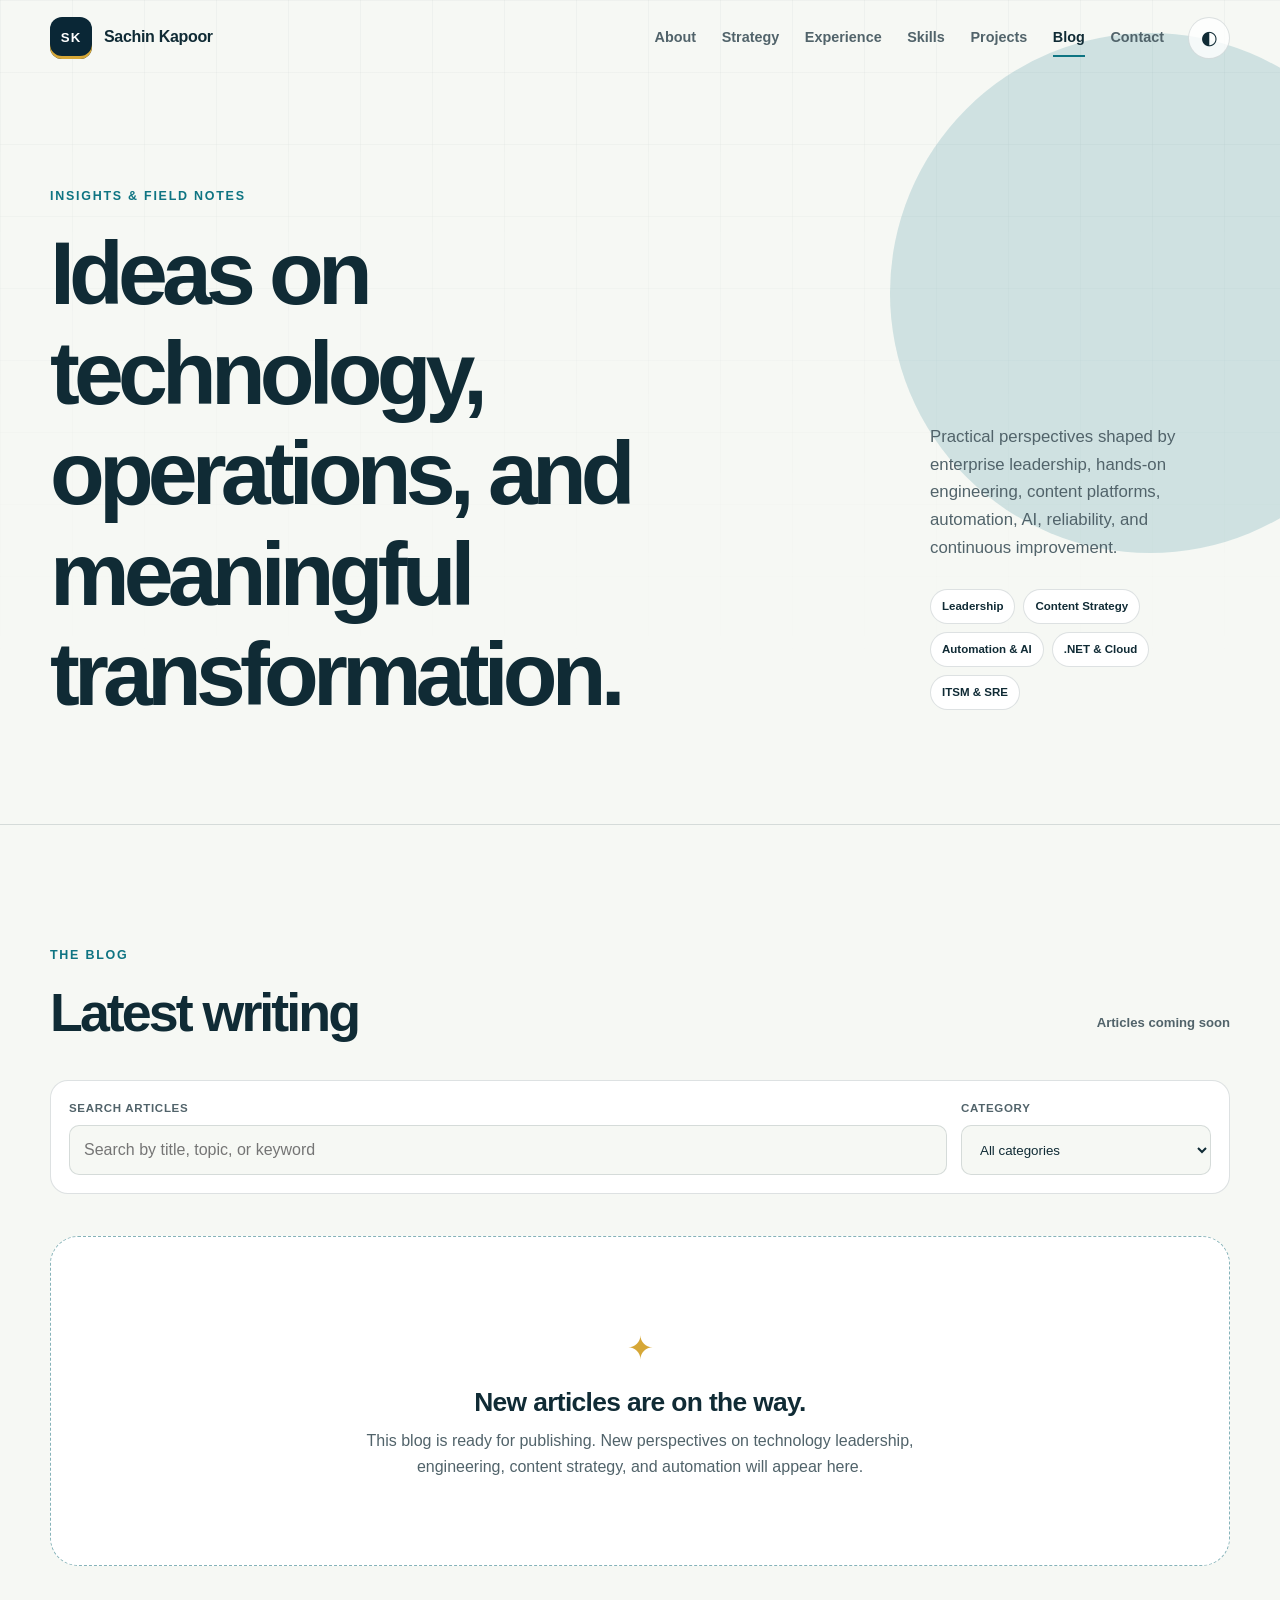
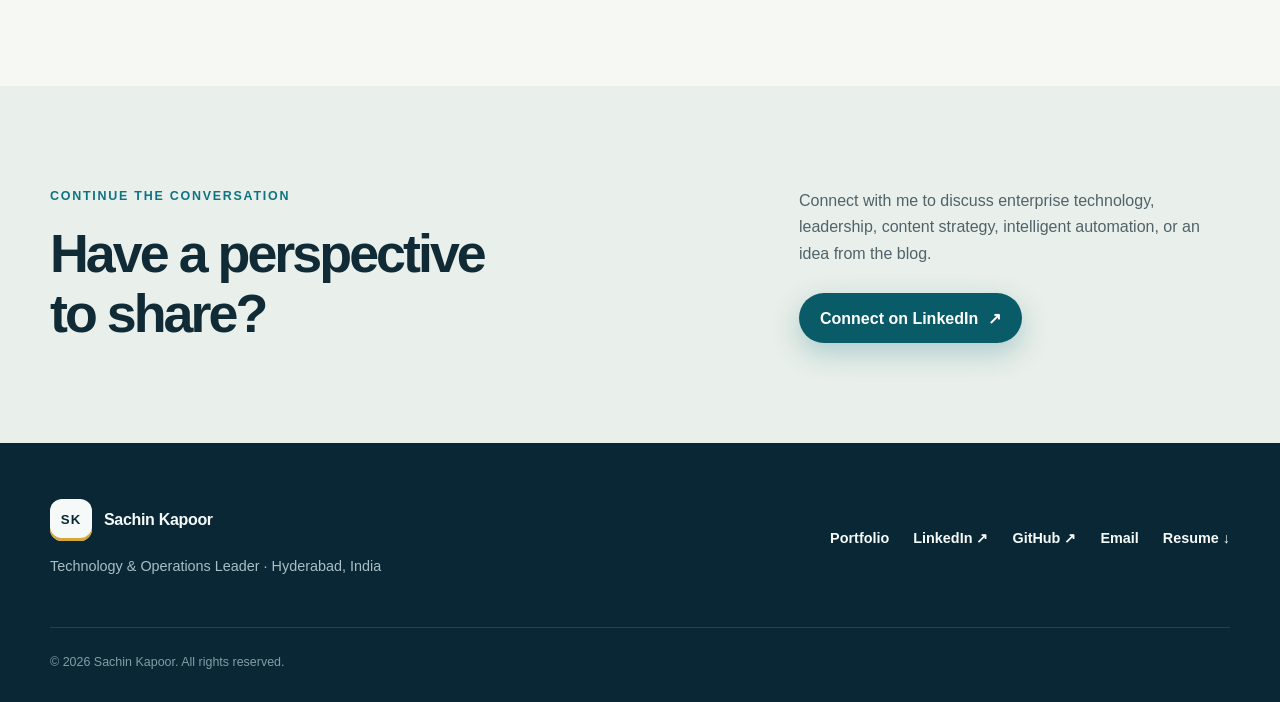
==== blog/index.html @ 6fe26cd1 "Add portfolio blog" ====
<!doctype html>
<html lang="en">
  <head>
    <meta charset="UTF-8" />
    <meta name="viewport" content="width=device-width, initial-scale=1.0" />
    <meta
      name="description"
      content="Articles and field notes from Sachin Kapoor on technology leadership, content strategy, intelligent automation, .NET engineering, cloud, AI, ITSM, and enterprise operations."
    />
    <meta name="author" content="Sachin Kapoor" />
    <meta name="theme-color" content="#0d3340" />

    <meta property="og:type" content="website" />
    <meta property="og:title" content="Insights | Sachin Kapoor" />
    <meta
      property="og:description"
      content="Practical perspectives on technology leadership, content strategy, automation, engineering, and enterprise operations."
    />
    <meta
      property="og:url"
      content="https://sachin-kapoor.com/blog/"
    />
    <meta
      property="og:image"
      content="https://sachin-kapoor.com/assets/images/profile-photo.png"
    />
    <meta property="og:image:alt" content="Portrait of Sachin Kapoor" />
    <meta name="twitter:card" content="summary" />
    <meta name="twitter:title" content="Insights | Sachin Kapoor" />
    <meta
      name="twitter:description"
      content="Practical perspectives on technology leadership, content strategy, automation, engineering, and enterprise operations."
    />
    <link
      rel="canonical"
      href="https://sachin-kapoor.com/blog/"
    />
    <link rel="icon" href="../assets/images/favicon.png" type="image/png" />
    <link rel="apple-touch-icon" href="../assets/images/profile-photo.png" />
    <link rel="stylesheet" href="../assets/css/styles.css" />
    <link rel="stylesheet" href="../assets/css/blog.css" />

    <script>
      document.documentElement.classList.add("js");
      try {
        const savedTheme = localStorage.getItem("portfolio-theme");
        const preferredTheme = window.matchMedia("(prefers-color-scheme: dark)").matches
          ? "dark"
          : "light";
        document.documentElement.dataset.theme = savedTheme || preferredTheme;
      } catch (error) {
        document.documentElement.dataset.theme = "light";
      }
    </script>
    <script src="../assets/js/main.js" defer></script>
    <script src="posts-data.js" defer></script>
    <script src="../assets/js/blog.js" defer></script>
    <title>Insights | Sachin Kapoor</title>
  </head>

  <body>
    <a class="skip-link" href="#main-content">Skip to main content</a>

    <header class="site-header" data-header>
      <div class="container nav-shell">
        <a class="brand" href="../" aria-label="Sachin Kapoor — Portfolio home">
          <span class="brand-mark" aria-hidden="true">SK</span>
          <span class="brand-name">Sachin Kapoor</span>
        </a>

        <nav class="site-nav" id="site-nav" aria-label="Primary navigation" data-nav>
          <a href="../#about">About</a>
          <a href="../#focus">Strategy</a>
          <a href="../#experience">Experience</a>
          <a href="../#skills">Skills</a>
          <a href="../#projects">Projects</a>
          <a href="./" aria-current="page">Blog</a>
          <a href="../#contact">Contact</a>
        </nav>

        <div class="nav-actions">
          <button
            class="icon-button theme-toggle"
            type="button"
            aria-label="Switch color theme"
            title="Switch color theme"
            data-theme-toggle
          >
            <span class="theme-icon" aria-hidden="true">◐</span>
          </button>
          <button
            class="icon-button menu-toggle"
            type="button"
            aria-label="Open navigation menu"
            aria-controls="site-nav"
            aria-expanded="false"
            data-menu-toggle
          >
            <span></span><span></span><span></span>
          </button>
        </div>
      </div>
    </header>

    <main id="main-content">
      <section class="blog-hero" aria-labelledby="blog-title">
        <div class="blog-orb" aria-hidden="true"></div>
        <div class="container blog-hero-grid">
          <div class="reveal">
            <p class="eyebrow">Insights &amp; field notes</p>
            <h1 id="blog-title">Ideas on technology, operations, and meaningful transformation.</h1>
          </div>
          <div class="blog-hero-aside reveal" data-delay="80">
            <p>
              Practical perspectives shaped by enterprise leadership, hands-on engineering,
              content platforms, automation, AI, reliability, and continuous improvement.
            </p>
            <ul class="blog-topic-list" aria-label="Blog topics">
              <li>Leadership</li>
              <li>Content Strategy</li>
              <li>Automation &amp; AI</li>
              <li>.NET &amp; Cloud</li>
              <li>ITSM &amp; SRE</li>
            </ul>
          </div>
        </div>
      </section>

      <section class="section blog-listing" aria-labelledby="latest-writing-title">
        <div class="container">
          <div class="blog-listing-header reveal">
            <div>
              <p class="eyebrow">The blog</p>
              <h2 id="latest-writing-title">Latest writing</h2>
            </div>
            <p data-result-count aria-live="polite">Loading articles…</p>
          </div>

          <div class="blog-controls reveal" data-delay="60" aria-label="Filter articles">
            <div class="blog-search">
              <label for="blog-search">Search articles</label>
              <input
                id="blog-search"
                type="search"
                placeholder="Search by title, topic, or keyword"
                autocomplete="off"
                data-blog-search
              />
            </div>
            <div class="blog-filter">
              <label for="blog-category">Category</label>
              <select id="blog-category" data-blog-category>
                <option value="all">All categories</option>
              </select>
            </div>
          </div>

          <div class="blog-grid" data-blog-grid></div>

          <div class="blog-empty reveal" data-blog-empty>
            <span aria-hidden="true">✦</span>
            <h3>New articles are on the way.</h3>
            <p>
              This blog is ready for publishing. New perspectives on technology leadership,
              engineering, content strategy, and automation will appear here.
            </p>
          </div>
        </div>
      </section>

      <section class="blog-connect" aria-labelledby="blog-connect-title">
        <div class="container blog-connect-grid reveal">
          <div>
            <p class="eyebrow">Continue the conversation</p>
            <h2 id="blog-connect-title">Have a perspective to share?</h2>
          </div>
          <div>
            <p>
              Connect with me to discuss enterprise technology, leadership, content strategy,
              intelligent automation, or an idea from the blog.
            </p>
            <a
              class="button button-primary"
              href="https://www.linkedin.com/in/sachin-kapoor-4068a024/"
              target="_blank"
              rel="noopener noreferrer"
            >Connect on LinkedIn <span aria-hidden="true">↗</span></a>
          </div>
        </div>
      </section>
    </main>

    <footer class="site-footer">
      <div class="container footer-grid">
        <div>
          <a class="brand footer-brand" href="../" aria-label="Portfolio home">
            <span class="brand-mark" aria-hidden="true">SK</span>
            <span class="brand-name">Sachin Kapoor</span>
          </a>
          <p>Technology &amp; Operations Leader · Hyderabad, India</p>
        </div>
        <div class="footer-links" aria-label="Footer links">
          <a href="../">Portfolio</a>
          <a
            href="https://www.linkedin.com/in/sachin-kapoor-4068a024/"
            target="_blank"
            rel="noopener noreferrer"
          >LinkedIn <span aria-hidden="true">↗</span></a>
          <a
            href="https://github.com/sachin2200"
            target="_blank"
            rel="noopener noreferrer"
          >GitHub <span aria-hidden="true">↗</span></a>
          <a href="mailto:sachin.kapoor.2200@gmail.com">Email</a>
          <a href="../assets/resume/Sachin_Kapoor_2026.pdf" download>Resume ↓</a>
        </div>
        <p class="copyright">© <span data-current-year>2026</span> Sachin Kapoor. All rights reserved.</p>
      </div>
    </footer>
  </body>
</html>
---- assets/css/styles.css ----
:root {
  color-scheme: light;
  --bg: #f6f8f4;
  --surface: #ffffff;
  --surface-muted: #e9efea;
  --ink: #102b35;
  --ink-soft: #51636a;
  --line: rgba(16, 43, 53, 0.14);
  --brand: #0e7482;
  --brand-strong: #095b68;
  --accent: #d6a737;
  --accent-soft: #f3e7c1;
  --navy: #0a2736;
  --navy-soft: #123b4c;
  --shadow: 0 24px 80px rgba(8, 34, 44, 0.12);
  --shadow-small: 0 12px 36px rgba(8, 34, 44, 0.09);
  --radius-lg: 28px;
  --radius-md: 18px;
  --radius-sm: 10px;
  --container: min(1180px, calc(100% - 40px));
  --header-height: 76px;
  --font-sans: Inter, Aptos, "Segoe UI", Roboto, Helvetica, Arial, sans-serif;
}

:root[data-theme="dark"] {
  color-scheme: dark;
  --bg: #081d26;
  --surface: #0e2a35;
  --surface-muted: #123540;
  --ink: #f1f7f4;
  --ink-soft: #b6c8c9;
  --line: rgba(231, 243, 239, 0.14);
  --brand: #51bdc4;
  --brand-strong: #75d3d4;
  --accent: #e2b64d;
  --accent-soft: #3b3627;
  --navy: #06171e;
  --navy-soft: #0e303e;
  --shadow: 0 24px 80px rgba(0, 0, 0, 0.28);
  --shadow-small: 0 12px 36px rgba(0, 0, 0, 0.2);
}

*,
*::before,
*::after {
  box-sizing: border-box;
}

html {
  scroll-behavior: smooth;
  scroll-padding-top: calc(var(--header-height) + 24px);
}

body {
  margin: 0;
  background: var(--bg);
  color: var(--ink);
  font-family: var(--font-sans);
  font-size: 16px;
  line-height: 1.65;
  text-rendering: optimizeLegibility;
  -webkit-font-smoothing: antialiased;
}

body.menu-open {
  overflow: hidden;
}

img {
  display: block;
  max-width: 100%;
}

a {
  color: inherit;
  text-decoration: none;
}

button,
input,
textarea {
  font: inherit;
}

button,
a {
  -webkit-tap-highlight-color: transparent;
}

:focus-visible {
  outline: 3px solid var(--accent);
  outline-offset: 4px;
}

.skip-link {
  position: fixed;
  z-index: 1000;
  top: 12px;
  left: 12px;
  padding: 10px 16px;
  border-radius: 8px;
  background: var(--ink);
  color: var(--bg);
  transform: translateY(-150%);
  transition: transform 180ms ease;
}

.skip-link:focus {
  transform: translateY(0);
}

.container {
  width: var(--container);
  margin-inline: auto;
}

.site-header {
  position: fixed;
  z-index: 100;
  inset: 0 0 auto;
  height: var(--header-height);
  border-bottom: 1px solid transparent;
  transition: background 200ms ease, border-color 200ms ease, box-shadow 200ms ease;
}

.site-header.is-scrolled {
  border-bottom-color: var(--line);
  background: color-mix(in srgb, var(--bg) 88%, transparent);
  box-shadow: 0 8px 32px rgba(9, 39, 49, 0.06);
  -webkit-backdrop-filter: blur(16px);
  backdrop-filter: blur(16px);
}

.nav-shell {
  display: flex;
  align-items: center;
  justify-content: space-between;
  height: 100%;
  gap: 24px;
}

.brand {
  display: inline-flex;
  align-items: center;
  gap: 12px;
  font-weight: 750;
  letter-spacing: -0.02em;
  white-space: nowrap;
}

.brand-mark {
  display: grid;
  width: 42px;
  aspect-ratio: 1;
  place-items: center;
  border-radius: 12px;
  background: var(--navy);
  color: #fff;
  font-size: 0.83rem;
  letter-spacing: 0.08em;
  box-shadow: inset 0 -3px 0 var(--accent);
}

.site-nav {
  display: flex;
  align-items: center;
  gap: clamp(16px, 2vw, 28px);
  margin-left: auto;
}

.site-nav a {
  position: relative;
  color: var(--ink-soft);
  font-size: 0.9rem;
  font-weight: 650;
  transition: color 180ms ease;
}

.site-nav a::after {
  position: absolute;
  right: 0;
  bottom: -8px;
  left: 0;
  height: 2px;
  background: var(--brand);
  content: "";
  transform: scaleX(0);
  transform-origin: right;
  transition: transform 180ms ease;
}

.site-nav a:hover,
.site-nav a.is-active {
  color: var(--ink);
}

.site-nav a:hover::after,
.site-nav a.is-active::after {
  transform: scaleX(1);
  transform-origin: left;
}

.nav-actions {
  display: flex;
  gap: 8px;
}

.icon-button {
  display: grid;
  width: 42px;
  aspect-ratio: 1;
  padding: 0;
  place-items: center;
  border: 1px solid var(--line);
  border-radius: 50%;
  background: color-mix(in srgb, var(--surface) 78%, transparent);
  color: var(--ink);
  cursor: pointer;
  transition: transform 180ms ease, background 180ms ease, border-color 180ms ease;
}

.icon-button:hover {
  border-color: var(--brand);
  background: var(--surface);
  transform: translateY(-2px);
}

.theme-icon {
  font-size: 1.2rem;
  line-height: 1;
}

.menu-toggle {
  display: none;
  align-content: center;
  gap: 4px;
}

.menu-toggle span {
  display: block;
  width: 17px;
  height: 2px;
  border-radius: 4px;
  background: currentColor;
  transition: transform 180ms ease, opacity 180ms ease;
}

.hero {
  position: relative;
  min-height: min(920px, 100svh);
  padding: calc(var(--header-height) + 92px) 0 80px;
  overflow: hidden;
}

.hero::before {
  position: absolute;
  inset: 0;
  background-image: linear-gradient(var(--line) 1px, transparent 1px),
    linear-gradient(90deg, var(--line) 1px, transparent 1px);
  background-size: 72px 72px;
  content: "";
  opacity: 0.28;
  mask-image: linear-gradient(to bottom, #000, transparent 74%);
  pointer-events: none;
}

.hero-orb {
  position: absolute;
  border-radius: 50%;
  filter: blur(2px);
  opacity: 0.16;
  pointer-events: none;
}

.hero-orb-one {
  top: 14%;
  right: -120px;
  width: 420px;
  height: 420px;
  background: var(--brand);
}

.hero-orb-two {
  bottom: 18%;
  left: -90px;
  width: 240px;
  height: 240px;
  background: var(--accent);
}

.hero-grid {
  position: relative;
  display: grid;
  grid-template-columns: minmax(0, 1.45fr) minmax(300px, 0.75fr);
  align-items: center;
  gap: clamp(56px, 8vw, 112px);
}

.eyebrow {
  margin: 0 0 16px;
  color: var(--brand);
  font-size: 0.78rem;
  font-weight: 800;
  letter-spacing: 0.14em;
  text-transform: uppercase;
}

h1,
h2,
h3,
p {
  text-wrap: pretty;
}

h1,
h2,
h3 {
  margin-top: 0;
  line-height: 1.12;
}

h1 {
  max-width: 820px;
  margin-bottom: 28px;
  font-size: clamp(3.2rem, 7vw, 6.6rem);
  letter-spacing: -0.065em;
}

h1 span {
  color: var(--brand);
}

h2 {
  max-width: 780px;
  margin-bottom: 24px;
  font-size: clamp(2.2rem, 4.2vw, 4.5rem);
  letter-spacing: -0.055em;
}

h3 {
  margin-bottom: 12px;
  font-size: 1.35rem;
  letter-spacing: -0.025em;
}

.hero-intro {
  max-width: 720px;
  margin: 0 0 34px;
  color: var(--ink-soft);
  font-size: clamp(1.05rem, 1.4vw, 1.22rem);
}

.hero-intro strong {
  color: var(--ink);
}

.hero-actions {
  display: flex;
  flex-wrap: wrap;
  align-items: center;
  gap: 14px;
}

.hero-proof {
  display: flex;
  flex-wrap: wrap;
  gap: 9px;
  margin: 28px 0 0;
  padding: 0;
  list-style: none;
}

.hero-proof li {
  display: inline-flex;
  align-items: center;
  gap: 9px;
  padding: 8px 12px;
  border: 1px solid var(--line);
  border-radius: 999px;
  background: color-mix(in srgb, var(--surface) 84%, transparent);
  color: var(--ink-soft);
  font-size: 0.76rem;
  font-weight: 720;
}

.hero-proof span {
  color: var(--brand);
  font-size: 0.65rem;
  font-weight: 850;
  letter-spacing: 0.08em;
  text-transform: uppercase;
}

.hero-proof + .impact-strip {
  margin-top: 32px;
}

.button {
  display: inline-flex;
  min-height: 50px;
  align-items: center;
  justify-content: center;
  gap: 10px;
  padding: 13px 20px;
  border: 1px solid transparent;
  border-radius: 999px;
  font-weight: 750;
  line-height: 1.2;
  cursor: pointer;
  transition: transform 180ms ease, box-shadow 180ms ease, background 180ms ease, color 180ms ease;
}

.button span,
.text-link span {
  transition: transform 180ms ease;
}

.button:hover,
.text-link:hover {
  transform: translateY(-2px);
}

.button:hover span,
.text-link:hover span {
  transform: translate(2px, -1px);
}

.button-primary {
  background: var(--brand-strong);
  color: #fff;
  box-shadow: 0 10px 28px color-mix(in srgb, var(--brand) 28%, transparent);
}

.button-primary:hover {
  background: var(--brand);
  box-shadow: 0 16px 36px color-mix(in srgb, var(--brand) 35%, transparent);
}

.button-secondary {
  border-color: var(--line);
  background: var(--surface);
  color: var(--ink);
}

.button-secondary:hover {
  border-color: var(--brand);
}

.text-link {
  display: inline-flex;
  align-items: center;
  gap: 7px;
  padding: 10px 4px;
  color: var(--ink);
  font-weight: 750;
  transition: transform 180ms ease, color 180ms ease;
}

.impact-strip {
  display: grid;
  grid-template-columns: repeat(4, 1fr);
  gap: 1px;
  margin: 56px 0 0;
  overflow: hidden;
  border: 1px solid var(--line);
  border-radius: var(--radius-md);
  background: var(--line);
  box-shadow: var(--shadow-small);
}

.impact-strip div {
  padding: 20px 16px;
  background: color-mix(in srgb, var(--surface) 90%, transparent);
}

.impact-strip dt {
  color: var(--brand);
  font-size: clamp(1.25rem, 2vw, 1.7rem);
  font-weight: 850;
  letter-spacing: -0.04em;
}

.impact-strip dd {
  margin: 4px 0 0;
  color: var(--ink-soft);
  font-size: 0.68rem;
  font-weight: 750;
  letter-spacing: 0.04em;
  line-height: 1.35;
  text-transform: uppercase;
}

.hero-visual {
  position: relative;
  max-width: 410px;
  justify-self: end;
}

.portrait-frame {
  position: relative;
  padding: 26px;
}

.portrait-frame::before,
.portrait-frame::after {
  position: absolute;
  z-index: -1;
  border-radius: 50%;
  content: "";
}

.portrait-frame::before {
  inset: 0;
  border: 1px solid color-mix(in srgb, var(--brand) 38%, transparent);
}

.portrait-frame::after {
  inset: 15%;
  border: 1px dashed color-mix(in srgb, var(--accent) 64%, transparent);
  transform: scale(1.35);
}

.portrait-backdrop {
  position: absolute;
  z-index: -1;
  inset: 10px;
  border-radius: 50%;
  background: linear-gradient(145deg, var(--accent-soft), var(--surface-muted));
  box-shadow: var(--shadow);
}

.portrait-frame img {
  width: 100%;
  aspect-ratio: 1;
  border: 8px solid var(--surface);
  border-radius: 50%;
  object-fit: cover;
  box-shadow: var(--shadow);
}

.availability-badge {
  position: absolute;
  right: -20px;
  bottom: 26px;
  display: inline-flex;
  align-items: center;
  gap: 9px;
  margin: 0;
  padding: 10px 15px;
  border: 1px solid var(--line);
  border-radius: 999px;
  background: var(--surface);
  box-shadow: var(--shadow-small);
  color: var(--ink);
  font-size: 0.8rem;
  font-weight: 750;
}

.availability-badge span {
  width: 8px;
  height: 8px;
  border-radius: 50%;
  background: #27a868;
  box-shadow: 0 0 0 5px rgba(39, 168, 104, 0.14);
}

.hero-note {
  max-width: 360px;
  margin: 26px auto 0;
  color: var(--ink-soft);
  font-size: 0.86rem;
  text-align: center;
}

.hero-note span {
  display: block;
  margin-bottom: 4px;
  color: var(--ink);
  font-weight: 800;
  letter-spacing: 0.06em;
  text-transform: uppercase;
}

.section {
  padding: 120px 0;
}

.section-tinted {
  background: var(--surface-muted);
}

.section-heading {
  margin-bottom: 56px;
}

.section-heading h2 {
  margin-bottom: 0;
}

.section-heading-row {
  display: grid;
  grid-template-columns: minmax(0, 1.6fr) minmax(250px, 0.65fr);
  align-items: end;
  gap: 48px;
}

.section-heading-row > p {
  margin: 0 0 10px;
  color: var(--ink-soft);
}

.about-grid {
  display: grid;
  grid-template-columns: minmax(280px, 0.85fr) minmax(340px, 1.15fr);
  column-gap: clamp(48px, 8vw, 120px);
}

.about-copy {
  font-size: 1.04rem;
}

.about-copy p {
  margin-top: 0;
  color: var(--ink-soft);
}

.about-copy .lead-copy {
  color: var(--ink);
  font-size: 1.35rem;
  font-weight: 580;
  line-height: 1.48;
}

.operating-model {
  grid-column: 1 / -1;
  display: grid;
  grid-template-columns: repeat(4, 1fr);
  margin-top: 44px;
  overflow: hidden;
  border: 1px solid var(--line);
  border-radius: var(--radius-lg);
  background: var(--surface);
  box-shadow: var(--shadow-small);
}

.operating-model article {
  min-height: 205px;
  padding: 28px;
  border-right: 1px solid var(--line);
  transition: background 180ms ease, transform 180ms ease;
}

.operating-model article:last-child {
  border-right: 0;
}

.operating-model article:hover {
  background: var(--surface-muted);
}

.operating-model article > span,
.skill-index {
  display: block;
  margin-bottom: 42px;
  color: var(--brand);
  font-size: 0.78rem;
  font-weight: 850;
  letter-spacing: 0.12em;
}

.operating-model p {
  margin: 0;
  color: var(--ink-soft);
  font-size: 0.9rem;
}

.focus-section {
  position: relative;
  overflow: hidden;
  border-block: 1px solid var(--line);
  background: var(--surface);
}

.focus-section::before {
  position: absolute;
  top: -190px;
  left: 50%;
  width: 520px;
  height: 520px;
  border-radius: 50%;
  background: color-mix(in srgb, var(--brand) 9%, transparent);
  content: "";
  filter: blur(4px);
  pointer-events: none;
}

.focus-section .container {
  position: relative;
}

.focus-grid {
  display: grid;
  grid-template-columns: repeat(2, minmax(0, 1fr));
  gap: 20px;
}

.focus-card {
  display: flex;
  min-height: 780px;
  flex-direction: column;
  padding: clamp(30px, 4vw, 48px);
  border: 1px solid var(--line);
  border-radius: var(--radius-lg);
  background: var(--bg);
  box-shadow: var(--shadow-small);
}

.focus-card-content {
  border-top: 4px solid var(--brand);
}

.focus-card-automation {
  border-top: 4px solid var(--accent);
}

.focus-card-heading {
  padding-bottom: 30px;
  border-bottom: 1px solid var(--line);
}

.focus-number {
  margin: 0 0 52px;
  color: var(--ink-soft);
  font-size: 0.78rem;
  font-weight: 850;
  letter-spacing: 0.14em;
}

.focus-card h3 {
  max-width: 520px;
  margin-bottom: 18px;
  font-size: clamp(1.75rem, 3vw, 2.55rem);
  letter-spacing: -0.045em;
}

.focus-card-heading > p:last-child {
  margin: 0;
  color: var(--ink-soft);
}

.focus-path {
  display: grid;
  gap: 0;
  margin: 30px 0;
  padding: 0;
  list-style: none;
  counter-reset: focus-step;
}

.focus-path li {
  position: relative;
  display: grid;
  grid-template-columns: 92px 1fr;
  gap: 18px;
  padding: 18px 0;
  border-bottom: 1px solid var(--line);
}

.focus-path li:first-child {
  padding-top: 0;
}

.focus-path li:last-child {
  border-bottom: 0;
}

.focus-path span {
  color: var(--brand);
  font-size: 0.72rem;
  font-weight: 850;
  letter-spacing: 0.08em;
  text-transform: uppercase;
}

.focus-card-automation .focus-path span {
  color: color-mix(in srgb, var(--accent) 88%, var(--ink));
}

.focus-path p {
  margin: 0;
  color: var(--ink-soft);
  font-size: 0.88rem;
  line-height: 1.55;
}

.focus-tags {
  display: flex;
  flex-wrap: wrap;
  gap: 8px;
  margin: auto 0 0;
  padding: 0;
  list-style: none;
}

.focus-tags li {
  padding: 7px 11px;
  border: 1px solid var(--line);
  border-radius: 999px;
  background: var(--surface);
  color: var(--ink);
  font-size: 0.72rem;
  font-weight: 720;
}

.timeline {
  position: relative;
}

.timeline::before {
  position: absolute;
  top: 10px;
  bottom: 12px;
  left: 19.8%;
  width: 1px;
  background: var(--line);
  content: "";
}

.timeline-item {
  position: relative;
  display: grid;
  grid-template-columns: minmax(170px, 0.7fr) minmax(0, 2.7fr);
  gap: clamp(44px, 7vw, 96px);
  padding: 0 0 78px;
}

.timeline-item:last-child {
  padding-bottom: 0;
}

.timeline-marker {
  position: absolute;
  z-index: 2;
  top: 8px;
  left: calc(19.8% - 6px);
  width: 13px;
  aspect-ratio: 1;
  border: 3px solid var(--surface-muted);
  border-radius: 50%;
  background: var(--brand);
  box-shadow: 0 0 0 1px var(--brand);
}

.timeline-meta p {
  margin: 0 0 6px;
  color: var(--ink);
  font-weight: 780;
}

.timeline-meta span {
  color: var(--ink-soft);
  font-size: 0.85rem;
}

.timeline-content {
  max-width: 790px;
}

.company,
.card-kicker,
.project-label {
  margin: 0 0 8px;
  color: var(--brand);
  font-size: 0.76rem;
  font-weight: 850;
  letter-spacing: 0.1em;
  text-transform: uppercase;
}

.timeline-content h3 {
  margin-bottom: 22px;
  font-size: clamp(1.55rem, 2.6vw, 2.35rem);
}

.timeline-content ul {
  display: grid;
  gap: 12px;
  margin: 0;
  padding-left: 20px;
  color: var(--ink-soft);
}

.timeline-content li::marker {
  color: var(--brand);
}

.timeline-item-compact .timeline-content > p:last-child {
  margin: 0;
  color: var(--ink-soft);
}

.career-footprint {
  margin-top: 96px;
  padding-top: 72px;
  border-top: 1px solid var(--line);
}

.career-footprint-heading {
  display: grid;
  grid-template-columns: minmax(0, 1.4fr) minmax(260px, 0.6fr);
  align-items: end;
  gap: 48px;
  margin-bottom: 34px;
}

.career-footprint-heading h3 {
  max-width: 720px;
  margin-bottom: 0;
  font-size: clamp(2rem, 3.8vw, 3.8rem);
  letter-spacing: -0.05em;
}

.career-footprint-heading > p {
  margin: 0 0 8px;
  color: var(--ink-soft);
}

.company-domain-grid {
  display: grid;
  grid-template-columns: repeat(2, minmax(0, 1fr));
  gap: 16px;
}

.company-domain-card {
  padding: 30px;
  border: 1px solid var(--line);
  border-radius: var(--radius-md);
  background: var(--surface);
}

.company-domain-card-primary {
  border-top: 4px solid var(--brand);
}

.company-domain-card h4 {
  margin: 0 0 8px;
  color: var(--ink);
  font-size: 1.25rem;
  line-height: 1.25;
}

.company-domain-card > p:not(.company-period),
.company-domain-card-intro > p:not(.company-period) {
  margin: 0 0 18px;
  color: var(--brand);
  font-weight: 760;
}

.company-domain-card > span {
  color: var(--ink-soft);
  font-size: 0.85rem;
}

.company-period {
  margin: 0 0 28px;
  color: var(--ink-soft);
  font-size: 0.74rem;
  font-weight: 800;
  letter-spacing: 0.08em;
  text-transform: uppercase;
}

.company-domain-card-wide {
  grid-column: 1 / -1;
  display: grid;
  grid-template-columns: minmax(230px, 0.65fr) minmax(0, 1.35fr);
  gap: 46px;
}

.company-list {
  display: grid;
  grid-template-columns: repeat(2, minmax(0, 1fr));
  gap: 0 22px;
  margin: 0;
  padding: 0;
  list-style: none;
}

.company-list li {
  display: grid;
  gap: 3px;
  padding: 12px 0;
  border-bottom: 1px solid var(--line);
}

.company-list strong {
  color: var(--ink);
  font-size: 0.85rem;
}

.company-list span {
  color: var(--ink-soft);
  font-size: 0.75rem;
}

.domain-band {
  display: flex;
  align-items: center;
  gap: 24px;
  margin-top: 16px;
  padding: 22px 26px;
  border-radius: var(--radius-md);
  background: var(--navy);
  color: #f5faf8;
}

.domain-band > p {
  margin: 0;
  color: #70c9ce;
  font-size: 0.72rem;
  font-weight: 850;
  letter-spacing: 0.1em;
  text-transform: uppercase;
  white-space: nowrap;
}

.domain-band ul {
  display: flex;
  flex-wrap: wrap;
  gap: 8px;
  margin: 0;
  padding: 0;
  list-style: none;
}

.domain-band li {
  padding: 6px 11px;
  border: 1px solid rgba(255, 255, 255, 0.16);
  border-radius: 999px;
  color: #dce9e7;
  font-size: 0.76rem;
  font-weight: 700;
}

.dotnet-spotlight {
  margin-bottom: 18px;
  padding: clamp(30px, 5vw, 54px);
  overflow: hidden;
  border-radius: var(--radius-lg);
  background: var(--navy);
  color: #f5faf8;
  box-shadow: var(--shadow);
}

.dotnet-intro {
  display: grid;
  grid-template-columns: minmax(0, 1.35fr) minmax(260px, 0.65fr);
  align-items: end;
  gap: 52px;
  padding-bottom: 38px;
  border-bottom: 1px solid rgba(255, 255, 255, 0.14);
}

.dotnet-mark {
  margin: 0 0 38px;
  color: #70c9ce;
  font-size: clamp(2.5rem, 5vw, 4.6rem);
  font-weight: 900;
  letter-spacing: -0.06em;
  line-height: 1;
}

.dotnet-intro .project-label {
  color: #70c9ce;
}

.dotnet-intro h3 {
  max-width: 690px;
  margin-bottom: 0;
  font-size: clamp(2rem, 3.6vw, 3.65rem);
  letter-spacing: -0.05em;
}

.dotnet-intro > p {
  margin: 0 0 6px;
  color: #b7c9ce;
}

.dotnet-capabilities {
  display: grid;
  grid-template-columns: repeat(4, minmax(0, 1fr));
  gap: 1px;
  margin: 38px 0 30px;
  background: rgba(255, 255, 255, 0.14);
}

.dotnet-capabilities article {
  min-height: 210px;
  padding: 24px;
  background: var(--navy);
}

.dotnet-capabilities span {
  display: block;
  margin-bottom: 42px;
  color: #70c9ce;
  font-size: 0.7rem;
  font-weight: 850;
  letter-spacing: 0.09em;
  text-transform: uppercase;
}

.dotnet-capabilities h4 {
  margin: 0 0 10px;
  font-size: 1.08rem;
}

.dotnet-capabilities p {
  margin: 0;
  color: #a9bec4;
  font-size: 0.8rem;
  line-height: 1.55;
}

.dotnet-tags {
  display: flex;
  flex-wrap: wrap;
  gap: 8px;
  margin: 0;
  padding: 0;
  list-style: none;
}

.dotnet-tags li {
  padding: 7px 11px;
  border: 1px solid rgba(255, 255, 255, 0.16);
  border-radius: 999px;
  color: #dce9e7;
  font-size: 0.72rem;
  font-weight: 700;
}

.skills-grid {
  display: grid;
  grid-template-columns: repeat(2, 1fr);
  gap: 18px;
}

.skill-card {
  min-height: 310px;
  padding: clamp(28px, 4vw, 44px);
  border: 1px solid var(--line);
  border-radius: var(--radius-md);
  background: var(--surface);
  transition: border-color 200ms ease, transform 200ms ease, box-shadow 200ms ease;
}

.skill-card:hover {
  border-color: color-mix(in srgb, var(--brand) 48%, var(--line));
  box-shadow: var(--shadow-small);
  transform: translateY(-5px);
}

.skill-card h3 {
  font-size: 1.65rem;
}

.skill-card p:last-child {
  margin: 0;
  color: var(--ink-soft);
}

.skill-card-wide {
  grid-column: 1 / -1;
  min-height: auto;
}

.skill-card-wide .skill-index {
  margin-bottom: 24px;
}

.section-dark {
  background: var(--navy);
  color: #f5faf8;
}

.section-dark .eyebrow,
.section-dark .project-label {
  color: #70c9ce;
}

.section-dark .section-heading-row > p {
  color: #b7c9ce;
}

.projects-grid {
  display: grid;
  grid-template-columns: repeat(2, 1fr);
  gap: 18px;
}

.project-card {
  min-height: 350px;
  padding: clamp(28px, 4vw, 44px);
  border: 1px solid rgba(255, 255, 255, 0.12);
  border-radius: var(--radius-md);
  background: rgba(255, 255, 255, 0.045);
  transition: border-color 200ms ease, background 200ms ease, transform 200ms ease;
}

.project-card:hover {
  border-color: rgba(112, 201, 206, 0.5);
  background: rgba(255, 255, 255, 0.075);
  transform: translateY(-5px);
}

.project-card-featured {
  grid-column: 1 / -1;
  min-height: 300px;
  background: linear-gradient(135deg, rgba(112, 201, 206, 0.12), rgba(255, 255, 255, 0.045));
}

.project-card h3 {
  max-width: 700px;
  font-size: clamp(1.5rem, 2.5vw, 2.15rem);
}

.project-card > p:not(.project-label) {
  max-width: 850px;
  color: #b7c9ce;
}

.tag-list {
  display: flex;
  flex-wrap: wrap;
  gap: 8px;
  margin: 26px 0 0;
  padding: 0;
  list-style: none;
}

.tag-list li {
  padding: 6px 11px;
  border: 1px solid rgba(255, 255, 255, 0.14);
  border-radius: 999px;
  color: #dce9e7;
  font-size: 0.74rem;
  font-weight: 700;
}

.credentials-grid {
  display: grid;
  grid-template-columns: minmax(280px, 0.8fr) repeat(2, minmax(0, 1fr));
  align-items: start;
  gap: 18px;
}

.credentials-grid .section-heading {
  position: sticky;
  top: calc(var(--header-height) + 32px);
  margin: 0 40px 0 0;
}

.credential-column {
  display: grid;
  gap: 18px;
}

.credential-card {
  padding: 32px;
  border: 1px solid var(--line);
  border-radius: var(--radius-md);
  background: var(--surface);
}

.credential-card-accent {
  background: var(--accent-soft);
}

.credential-card h3 {
  font-size: 1.35rem;
}

.credential-card > p:last-child,
.credential-card > p:not(.card-kicker) {
  margin-bottom: 0;
  color: var(--ink-soft);
}

.credential-card .certification-lead {
  margin: 0 0 20px;
  color: var(--ink-soft);
  font-size: 0.9rem;
}

.credential-card hr {
  margin: 26px 0;
  border: 0;
  border-top: 1px solid var(--line);
}

.credential-list {
  display: flex;
  flex-wrap: wrap;
  gap: 8px;
  margin: 20px 0 0;
  padding: 0;
  list-style: none;
}

.credential-list li {
  padding: 8px 12px;
  border-radius: 8px;
  background: var(--surface-muted);
  color: var(--ink);
  font-size: 0.8rem;
  font-weight: 720;
}

.recognition-card ul {
  display: grid;
  gap: 10px;
  margin: 18px 0 0;
  padding-left: 18px;
  color: var(--ink-soft);
  font-size: 0.92rem;
}

.recognition-card li::marker {
  color: var(--accent);
}

.recognition-showcase {
  grid-column: 1 / -1;
  margin-top: 44px;
  padding-top: 72px;
  border-top: 1px solid var(--line);
}

.recognition-showcase-heading {
  display: grid;
  grid-template-columns: minmax(0, 1.35fr) minmax(280px, 0.65fr);
  align-items: end;
  gap: 48px;
  margin-bottom: 34px;
}

.recognition-showcase-heading h3 {
  max-width: 720px;
  margin-bottom: 0;
  font-size: clamp(2rem, 3.8vw, 3.8rem);
  letter-spacing: -0.05em;
}

.recognition-showcase-heading > p {
  margin: 0 0 8px;
  color: var(--ink-soft);
}

.recognition-feature-grid {
  display: grid;
  grid-template-columns: repeat(2, minmax(0, 1fr));
  gap: 18px;
}

.recognition-feature {
  overflow: hidden;
  border: 1px solid var(--line);
  border-radius: var(--radius-lg);
  background: var(--surface);
  box-shadow: var(--shadow-small);
}

.recognition-media {
  display: grid;
  min-height: 430px;
  padding: 20px;
  place-items: center;
  overflow: hidden;
  border-bottom: 1px solid var(--line);
}

.recognition-media-award {
  background: #061a12;
}

.recognition-media-certificate {
  background: #f7f5f2;
}

.recognition-media img {
  width: 100%;
  height: 390px;
  object-fit: contain;
  transition: transform 240ms ease;
}

.recognition-media:hover img {
  transform: scale(1.018);
}

.recognition-feature-body {
  padding: clamp(28px, 4vw, 40px);
}

.recognition-feature-body h4 {
  margin: 0 0 14px;
  color: var(--ink);
  font-size: clamp(1.45rem, 2.4vw, 2.1rem);
  line-height: 1.2;
  letter-spacing: -0.035em;
}

.recognition-feature-body > p:not(.card-kicker) {
  margin: 0;
  color: var(--ink-soft);
}

.milestone-tags {
  display: flex;
  flex-wrap: wrap;
  gap: 8px;
  margin: 26px 0 0;
  padding: 0;
  list-style: none;
}

.milestone-tags li {
  padding: 7px 11px;
  border: 1px solid var(--line);
  border-radius: 999px;
  background: var(--surface-muted);
  color: var(--ink);
  font-size: 0.72rem;
  font-weight: 720;
}

.contact-section {
  border-top: 1px solid var(--line);
  background: var(--surface-muted);
}

.contact-grid {
  display: grid;
  grid-template-columns: minmax(280px, 0.85fr) minmax(380px, 1.15fr);
  gap: clamp(56px, 9vw, 130px);
}

.contact-copy > p:not(.eyebrow) {
  max-width: 570px;
  color: var(--ink-soft);
  font-size: 1.08rem;
}

.contact-links {
  display: grid;
  gap: 12px;
  margin-top: 42px;
}

.contact-links a {
  display: block;
  width: fit-content;
  color: var(--ink);
  font-weight: 720;
  overflow-wrap: anywhere;
}

.contact-links a span {
  display: block;
  color: var(--brand);
  font-size: 0.72rem;
  font-weight: 800;
  letter-spacing: 0.1em;
  text-transform: uppercase;
}

.contact-form {
  padding: clamp(28px, 5vw, 50px);
  border: 1px solid var(--line);
  border-radius: var(--radius-lg);
  background: var(--surface);
  box-shadow: var(--shadow-small);
}

.field-row {
  display: grid;
  grid-template-columns: repeat(2, 1fr);
  gap: 16px;
}

.field-group {
  display: grid;
  gap: 7px;
  margin-bottom: 18px;
}

.field-group label {
  color: var(--ink);
  font-size: 0.82rem;
  font-weight: 750;
}

.field-group input,
.field-group textarea {
  width: 100%;
  border: 1px solid var(--line);
  border-radius: var(--radius-sm);
  background: var(--bg);
  color: var(--ink);
  transition: border-color 180ms ease, box-shadow 180ms ease;
}

.field-group input {
  height: 50px;
  padding: 0 14px;
}

.field-group textarea {
  min-height: 155px;
  padding: 12px 14px;
  resize: vertical;
}

.field-group input:focus,
.field-group textarea:focus {
  border-color: var(--brand);
  outline: 0;
  box-shadow: 0 0 0 4px color-mix(in srgb, var(--brand) 16%, transparent);
}

.contact-form .button {
  border: 0;
}

.form-honeypot {
  position: absolute;
  width: 1px;
  height: 1px;
  overflow: hidden;
  clip-path: inset(50%);
  white-space: nowrap;
}

.form-status {
  min-height: 24px;
  margin: 16px 0 0;
  color: var(--ink-soft);
  font-size: 0.76rem;
}

.form-status.is-error {
  color: #a33939;
}

:root[data-theme="dark"] .form-status.is-error {
  color: #ff9d9d;
}

.site-footer {
  padding: 56px 0 30px;
  background: var(--navy);
  color: #f5faf8;
}

.footer-grid {
  display: grid;
  grid-template-columns: 1fr auto;
  gap: 38px;
}

.footer-brand .brand-mark {
  background: #f5faf8;
  color: var(--navy);
}

.footer-grid > div:first-child > p {
  margin: 14px 0 0;
  color: #a9bec4;
  font-size: 0.9rem;
}

.footer-links {
  display: flex;
  align-items: center;
  gap: 24px;
  font-size: 0.9rem;
  font-weight: 720;
}

.footer-links a:hover {
  color: #70c9ce;
}

.copyright {
  grid-column: 1 / -1;
  margin: 10px 0 0;
  padding-top: 24px;
  border-top: 1px solid rgba(255, 255, 255, 0.12);
  color: #839da5;
  font-size: 0.78rem;
}

.js .reveal {
  opacity: 1;
  transform: translateY(24px);
  transition: opacity 700ms ease, transform 700ms cubic-bezier(0.22, 1, 0.36, 1);
  transition-delay: var(--reveal-delay, 0ms);
}

.js .reveal.is-visible {
  opacity: 1;
  transform: translateY(0);
}

@media (max-width: 1080px) {
  .site-nav {
    gap: 16px;
  }

  .site-nav a {
    font-size: 0.82rem;
  }

  .brand-name {
    display: none;
  }

  .hero-grid {
    grid-template-columns: minmax(0, 1.35fr) minmax(270px, 0.65fr);
    gap: 52px;
  }

  .credentials-grid {
    grid-template-columns: repeat(2, 1fr);
  }

  .credentials-grid .section-heading {
    position: static;
    grid-column: 1 / -1;
    margin: 0 0 36px;
  }

  .recognition-showcase-heading {
    grid-template-columns: 1fr;
    gap: 18px;
  }
}

@media (max-width: 860px) {
  :root {
    --header-height: 68px;
    --container: min(100% - 32px, 720px);
  }

  .brand-name {
    display: block;
  }

  .menu-toggle {
    display: grid;
  }

  .menu-toggle[aria-expanded="true"] span:nth-child(1) {
    transform: translateY(6px) rotate(45deg);
  }

  .menu-toggle[aria-expanded="true"] span:nth-child(2) {
    opacity: 0;
  }

  .menu-toggle[aria-expanded="true"] span:nth-child(3) {
    transform: translateY(-6px) rotate(-45deg);
  }

  .site-nav {
    position: fixed;
    inset: var(--header-height) 0 auto;
    display: grid;
    gap: 0;
    padding: 14px 16px 24px;
    border-bottom: 1px solid var(--line);
    background: var(--bg);
    box-shadow: var(--shadow-small);
    opacity: 0;
    pointer-events: none;
    transform: translateY(-16px);
    visibility: hidden;
    transition: opacity 180ms ease, transform 180ms ease, visibility 180ms ease;
  }

  .site-nav.is-open {
    opacity: 1;
    pointer-events: auto;
    transform: translateY(0);
    visibility: visible;
  }

  .site-nav a {
    padding: 14px 8px;
    border-bottom: 1px solid var(--line);
    font-size: 1rem;
  }

  .site-nav a::after {
    display: none;
  }

  .site-nav a:last-child {
    border-bottom: 0;
  }

  .hero {
    min-height: 0;
    padding-top: calc(var(--header-height) + 72px);
  }

  .hero-grid {
    grid-template-columns: 1fr;
  }

  .hero-visual {
    width: min(390px, 88%);
    justify-self: center;
  }

  .impact-strip {
    grid-template-columns: repeat(2, 1fr);
  }

  .about-grid,
  .section-heading-row,
  .contact-grid {
    grid-template-columns: 1fr;
  }

  .operating-model {
    grid-template-columns: repeat(2, 1fr);
  }

  .operating-model article:nth-child(2) {
    border-right: 0;
  }

  .operating-model article:nth-child(-n + 2) {
    border-bottom: 1px solid var(--line);
  }

  .section-heading-row {
    gap: 10px;
  }

  .timeline::before {
    left: 7px;
  }

  .timeline-item {
    grid-template-columns: 1fr;
    gap: 16px;
    padding-left: 40px;
  }

  .timeline-marker {
    left: 1px;
  }

  .timeline-meta {
    display: flex;
    align-items: center;
    justify-content: space-between;
    gap: 16px;
  }

  .skills-grid,
  .projects-grid,
  .focus-grid {
    grid-template-columns: 1fr;
  }

  .focus-card {
    min-height: auto;
  }

  .career-footprint-heading,
  .dotnet-intro {
    grid-template-columns: 1fr;
    gap: 18px;
  }

  .company-domain-card-wide {
    grid-template-columns: 1fr;
    gap: 18px;
  }

  .dotnet-capabilities {
    grid-template-columns: repeat(2, minmax(0, 1fr));
  }

  .skill-card-wide,
  .project-card-featured {
    grid-column: auto;
  }
}

@media (max-width: 620px) {
  :root {
    --container: calc(100% - 24px);
  }

  body {
    font-size: 15px;
  }

  .brand-name {
    font-size: 0.92rem;
  }

  .brand-mark,
  .icon-button {
    width: 39px;
  }

  .hero {
    padding-top: calc(var(--header-height) + 54px);
    padding-bottom: 64px;
  }

  h1 {
    font-size: clamp(2.65rem, 13vw, 4rem);
  }

  .hero-actions {
    display: grid;
    grid-template-columns: 1fr;
  }

  .hero-actions .button {
    width: 100%;
  }

  .text-link {
    justify-content: center;
  }

  .impact-strip {
    margin-top: 42px;
  }

  .impact-strip div {
    padding: 16px 12px;
  }

  .portrait-frame {
    padding: 18px;
  }

  .availability-badge {
    right: 0;
    bottom: 10px;
  }

  .section {
    padding: 84px 0;
  }

  .section-heading {
    margin-bottom: 38px;
  }

  .operating-model {
    grid-template-columns: 1fr;
  }

  .operating-model article,
  .operating-model article:nth-child(2) {
    min-height: auto;
    border-right: 0;
    border-bottom: 1px solid var(--line);
  }

  .operating-model article:last-child {
    border-bottom: 0;
  }

  .operating-model article > span {
    margin-bottom: 28px;
  }

  .timeline-meta {
    display: block;
  }

  .timeline-content h3 {
    font-size: 1.55rem;
  }

  .skill-card,
  .project-card,
  .focus-card {
    min-height: 0;
  }

  .focus-path li {
    grid-template-columns: 1fr;
    gap: 5px;
  }

  .company-domain-grid,
  .company-list,
  .dotnet-capabilities {
    grid-template-columns: 1fr;
  }

  .company-domain-card-wide {
    grid-column: auto;
  }

  .domain-band {
    align-items: flex-start;
    flex-direction: column;
  }

  .credentials-grid {
    grid-template-columns: 1fr;
  }

  .recognition-feature-grid {
    grid-template-columns: 1fr;
  }

  .recognition-media {
    min-height: 0;
  }

  .recognition-media img {
    height: auto;
    max-height: 540px;
  }

  .field-row {
    grid-template-columns: 1fr;
    gap: 0;
  }

  .footer-grid {
    grid-template-columns: 1fr;
  }

  .footer-links {
    flex-wrap: wrap;
  }

  .copyright {
    grid-column: auto;
  }
}

@media (prefers-reduced-motion: reduce) {
  html {
    scroll-behavior: auto;
  }

  *,
  *::before,
  *::after {
    scroll-behavior: auto !important;
    transition-duration: 0.01ms !important;
    animation-duration: 0.01ms !important;
    animation-iteration-count: 1 !important;
  }

  .js .reveal {
    opacity: 1;
    transform: none;
  }
}
---- assets/css/blog.css ----
.site-nav a[aria-current="page"] {
  color: var(--ink);
}

.site-nav a[aria-current="page"]::after {
  transform: scaleX(1);
}

.blog-hero {
  position: relative;
  min-height: 720px;
  padding: calc(var(--header-height) + 110px) 0 100px;
  overflow: hidden;
  border-bottom: 1px solid var(--line);
}

.blog-hero::before {
  position: absolute;
  inset: 0;
  background-image: linear-gradient(var(--line) 1px, transparent 1px),
    linear-gradient(90deg, var(--line) 1px, transparent 1px);
  background-size: 72px 72px;
  content: "";
  opacity: 0.24;
  mask-image: linear-gradient(to bottom, #000, transparent 88%);
  pointer-events: none;
}

.blog-orb {
  position: absolute;
  top: 4%;
  right: -130px;
  width: 520px;
  height: 520px;
  border-radius: 50%;
  background: color-mix(in srgb, var(--brand) 17%, transparent);
  pointer-events: none;
}

.blog-hero-grid {
  position: relative;
  display: grid;
  grid-template-columns: minmax(0, 1.45fr) minmax(300px, 0.55fr);
  align-items: end;
  gap: clamp(52px, 9vw, 130px);
}

.blog-hero h1 {
  max-width: 900px;
  margin-bottom: 0;
  font-size: clamp(3.4rem, 7vw, 7rem);
}

.blog-hero-aside {
  padding-bottom: 14px;
}

.blog-hero-aside > p {
  margin: 0 0 28px;
  color: var(--ink-soft);
  font-size: 1.05rem;
}

.blog-topic-list,
.dotnet-tags {
  display: flex;
  flex-wrap: wrap;
  gap: 8px;
  margin: 0;
  padding: 0;
  list-style: none;
}

.blog-topic-list li {
  padding: 7px 11px;
  border: 1px solid var(--line);
  border-radius: 999px;
  background: var(--surface);
  color: var(--ink);
  font-size: 0.72rem;
  font-weight: 720;
}

.blog-listing {
  min-height: 680px;
}

.blog-listing-header {
  display: flex;
  align-items: end;
  justify-content: space-between;
  gap: 28px;
  margin-bottom: 38px;
}

.blog-listing-header h2 {
  margin-bottom: 0;
}

.blog-listing-header > p {
  margin: 0 0 8px;
  color: var(--ink-soft);
  font-size: 0.82rem;
  font-weight: 750;
}

.blog-controls {
  display: grid;
  grid-template-columns: minmax(0, 1fr) 250px;
  gap: 14px;
  margin-bottom: 42px;
  padding: 18px;
  border: 1px solid var(--line);
  border-radius: var(--radius-md);
  background: var(--surface);
}

.blog-search,
.blog-filter {
  display: grid;
  gap: 7px;
}

.blog-search label,
.blog-filter label {
  color: var(--ink-soft);
  font-size: 0.72rem;
  font-weight: 800;
  letter-spacing: 0.06em;
  text-transform: uppercase;
}

.blog-search input,
.blog-filter select {
  width: 100%;
  height: 50px;
  padding: 0 14px;
  border: 1px solid var(--line);
  border-radius: var(--radius-sm);
  background: var(--bg);
  color: var(--ink);
}

.blog-search input:focus,
.blog-filter select:focus {
  border-color: var(--brand);
  outline: 0;
  box-shadow: 0 0 0 4px color-mix(in srgb, var(--brand) 16%, transparent);
}

.blog-grid {
  display: grid;
  grid-template-columns: repeat(2, minmax(0, 1fr));
  gap: 18px;
}

.blog-grid[hidden],
.blog-empty[hidden] {
  display: none;
}

.blog-card {
  display: flex;
  min-height: 390px;
  overflow: hidden;
  border: 1px solid var(--line);
  border-radius: var(--radius-md);
  background: var(--surface);
  transition: border-color 200ms ease, box-shadow 200ms ease, transform 200ms ease;
}

.blog-card:hover {
  border-color: color-mix(in srgb, var(--brand) 48%, var(--line));
  box-shadow: var(--shadow-small);
  transform: translateY(-5px);
}

.blog-card-featured {
  grid-column: 1 / -1;
  min-height: 330px;
}

.blog-card-image {
  width: 40%;
  min-width: 260px;
  overflow: hidden;
}

.blog-card-image img {
  width: 100%;
  height: 100%;
  object-fit: cover;
  transition: transform 400ms ease;
}

.blog-card:hover .blog-card-image img {
  transform: scale(1.035);
}

.blog-card-body {
  display: flex;
  flex: 1;
  flex-direction: column;
  padding: clamp(28px, 4vw, 44px);
}

.blog-card-meta {
  display: flex;
  align-items: center;
  justify-content: space-between;
  gap: 16px;
  margin-bottom: 44px;
  color: var(--ink-soft);
  font-size: 0.73rem;
}

.blog-card-category {
  color: var(--brand);
  font-weight: 850;
  letter-spacing: 0.08em;
  text-transform: uppercase;
}

.blog-card h3 {
  font-size: clamp(1.55rem, 2.4vw, 2.15rem);
}

.blog-card h3 a:hover {
  color: var(--brand);
}

.blog-card-excerpt {
  margin: 0 0 30px;
  color: var(--ink-soft);
}

.blog-card-footer {
  display: flex;
  align-items: center;
  justify-content: space-between;
  gap: 16px;
  margin-top: auto;
  padding-top: 20px;
  border-top: 1px solid var(--line);
  color: var(--ink-soft);
  font-size: 0.78rem;
}

.blog-read-link {
  color: var(--ink);
  font-weight: 800;
}

.blog-read-link:hover {
  color: var(--brand);
}

.blog-empty {
  display: grid;
  min-height: 330px;
  padding: 48px;
  place-content: center;
  border: 1px dashed color-mix(in srgb, var(--brand) 42%, var(--line));
  border-radius: var(--radius-lg);
  background: var(--surface);
  text-align: center;
}

.blog-empty > span {
  color: var(--accent);
  font-size: 2rem;
}

.blog-empty h3 {
  margin: 14px 0 10px;
  font-size: 1.65rem;
}

.blog-empty p {
  max-width: 580px;
  margin: 0;
  color: var(--ink-soft);
}

.blog-connect {
  padding: 100px 0;
  background: var(--surface-muted);
}

.blog-connect-grid {
  display: grid;
  grid-template-columns: minmax(0, 1.2fr) minmax(300px, 0.8fr);
  align-items: end;
  gap: clamp(44px, 8vw, 110px);
}

.blog-connect h2 {
  margin-bottom: 0;
}

.blog-connect-grid > div:last-child > p {
  margin: 0 0 26px;
  color: var(--ink-soft);
}

.article-main {
  padding: calc(var(--header-height) + 80px) 0 120px;
}

.article-shell {
  width: min(820px, calc(100% - 40px));
  margin-inline: auto;
}

.article-back {
  display: inline-flex;
  margin-bottom: 64px;
  color: var(--brand);
  font-weight: 760;
}

.article-header {
  margin-bottom: 64px;
  padding-bottom: 42px;
  border-bottom: 1px solid var(--line);
}

.article-header h1 {
  margin-bottom: 30px;
  font-size: clamp(3rem, 7vw, 6.2rem);
}

.article-deck {
  margin: 0 0 26px;
  color: var(--ink-soft);
  font-size: 1.25rem;
}

.article-meta {
  display: flex;
  flex-wrap: wrap;
  gap: 10px 24px;
  color: var(--ink-soft);
  font-size: 0.8rem;
  font-weight: 700;
}

.article-content {
  color: var(--ink-soft);
  font-size: 1.05rem;
}

.article-content h2,
.article-content h3 {
  color: var(--ink);
}

.article-content h2 {
  margin: 64px 0 20px;
  font-size: clamp(2rem, 4vw, 3.1rem);
}

.article-content h3 {
  margin: 42px 0 16px;
}

.article-content p,
.article-content ul,
.article-content ol,
.article-content blockquote {
  margin-block: 0 24px;
}

.article-content li + li {
  margin-top: 10px;
}

.article-content blockquote {
  padding: 24px 28px;
  border-left: 4px solid var(--accent);
  border-radius: 0 var(--radius-sm) var(--radius-sm) 0;
  background: var(--surface-muted);
  color: var(--ink);
  font-size: 1.15rem;
  font-weight: 620;
}

.article-author {
  display: flex;
  align-items: center;
  gap: 18px;
  margin-top: 72px;
  padding: 28px;
  border: 1px solid var(--line);
  border-radius: var(--radius-md);
  background: var(--surface);
}

.article-author img {
  width: 70px;
  height: 70px;
  border-radius: 50%;
}

.article-author h2 {
  margin: 0 0 5px;
  font-size: 1.15rem;
}

.article-author p {
  margin: 0;
  color: var(--ink-soft);
  font-size: 0.85rem;
}

@media (max-width: 860px) {
  .blog-hero {
    min-height: 0;
    padding-top: calc(var(--header-height) + 80px);
  }

  .blog-hero-grid,
  .blog-connect-grid {
    grid-template-columns: 1fr;
  }

  .blog-hero-aside {
    max-width: 650px;
  }

  .blog-grid {
    grid-template-columns: 1fr;
  }

  .blog-card-featured {
    grid-column: auto;
  }
}

@media (max-width: 620px) {
  .blog-hero {
    padding-top: calc(var(--header-height) + 58px);
    padding-bottom: 72px;
  }

  .blog-hero h1 {
    font-size: clamp(2.7rem, 13vw, 4.1rem);
  }

  .blog-listing-header {
    display: block;
  }

  .blog-listing-header > p {
    margin-top: 12px;
  }

  .blog-controls {
    grid-template-columns: 1fr;
  }

  .blog-card {
    display: block;
    min-height: 0;
  }

  .blog-card-image {
    display: block;
    width: 100%;
    min-width: 0;
    aspect-ratio: 16 / 9;
  }

  .blog-card-meta,
  .blog-card-footer {
    align-items: flex-start;
    flex-direction: column;
  }

  .blog-empty {
    min-height: 280px;
    padding: 34px 24px;
  }

  .article-shell {
    width: calc(100% - 24px);
  }

  .article-author {
    align-items: flex-start;
  }
}
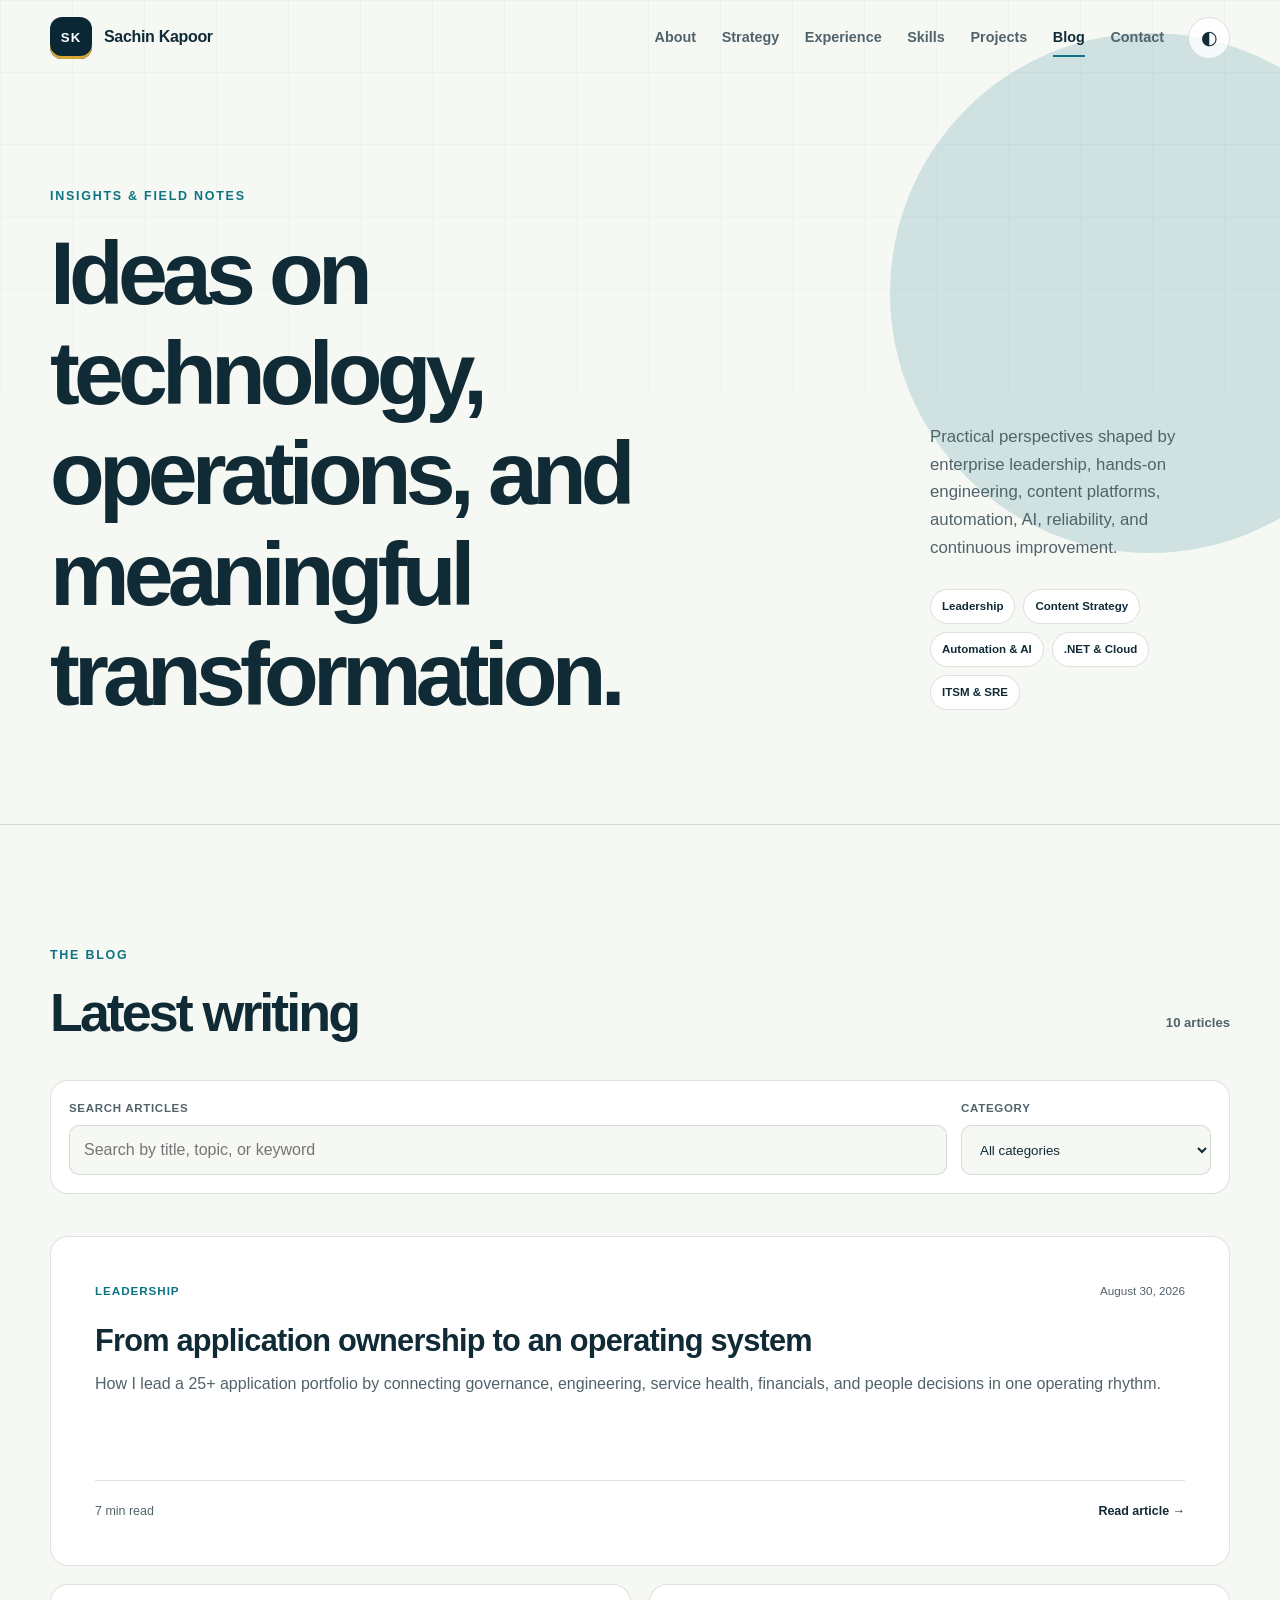
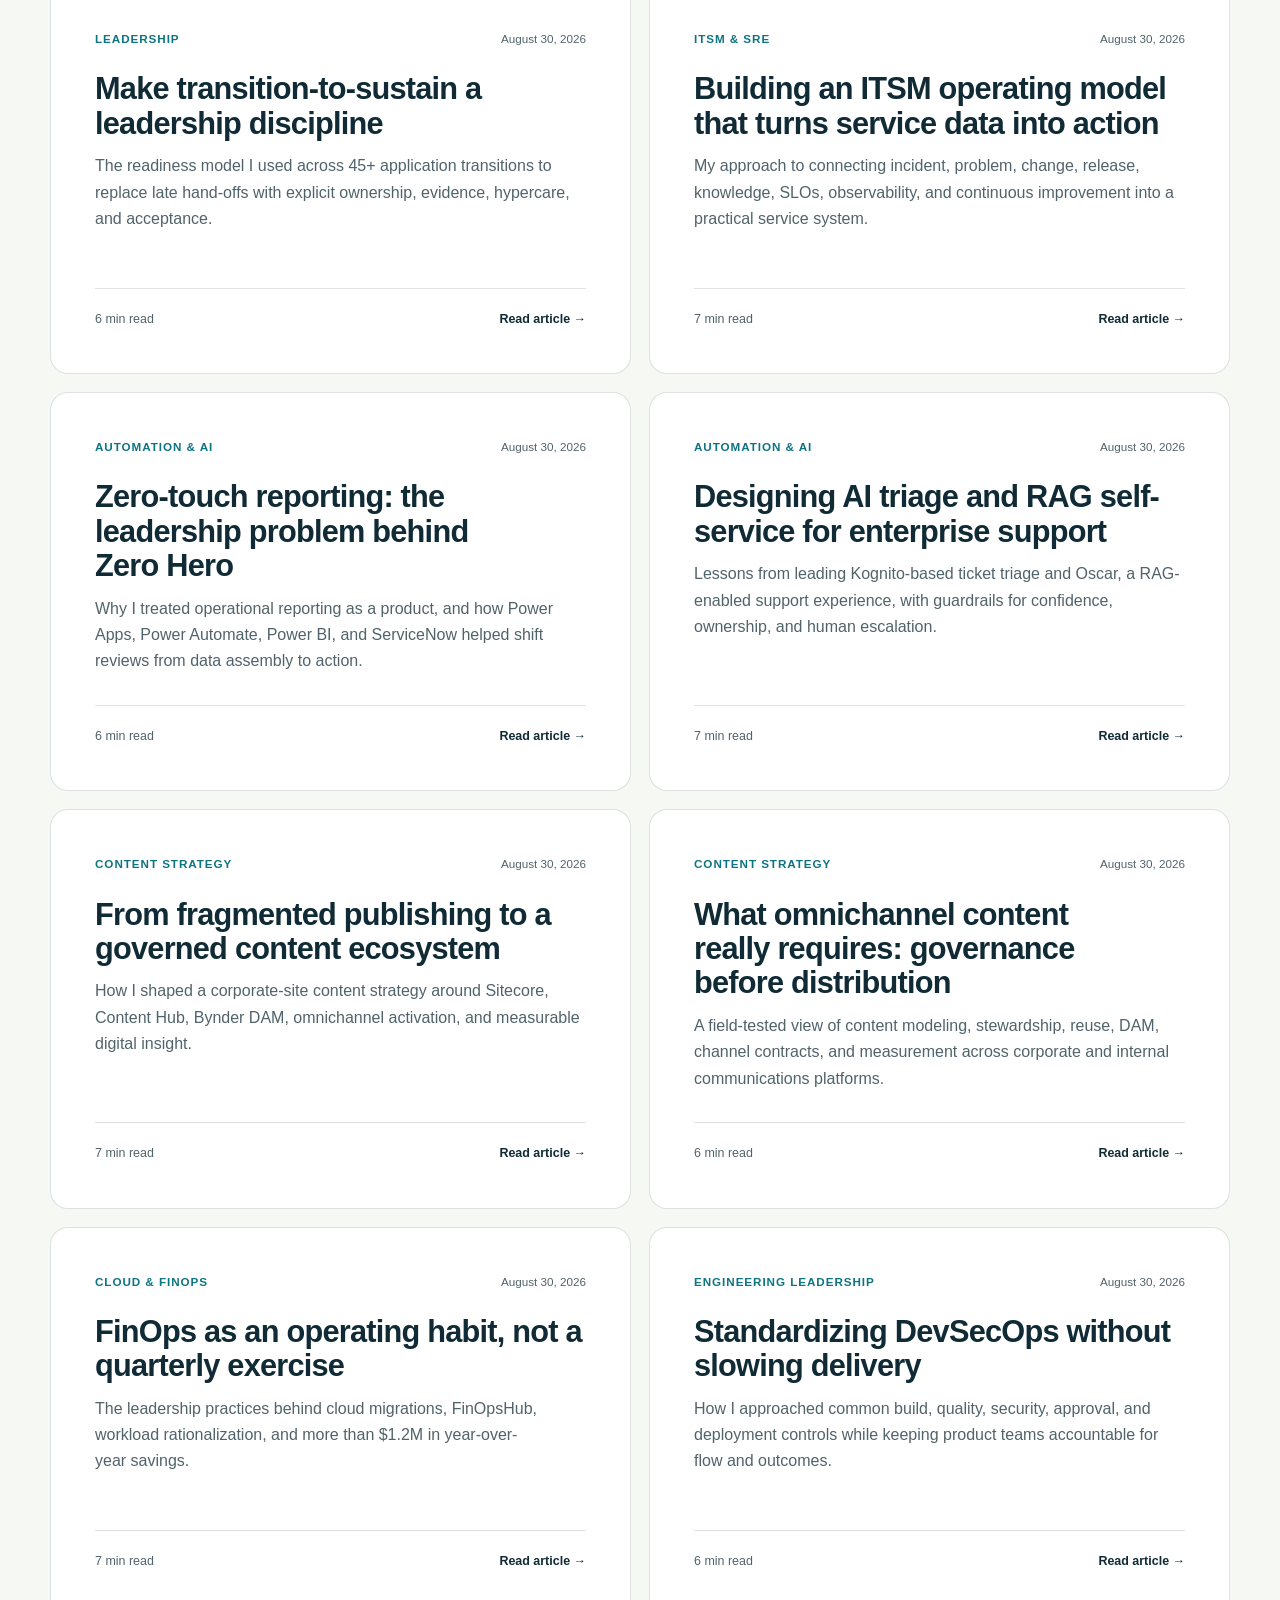
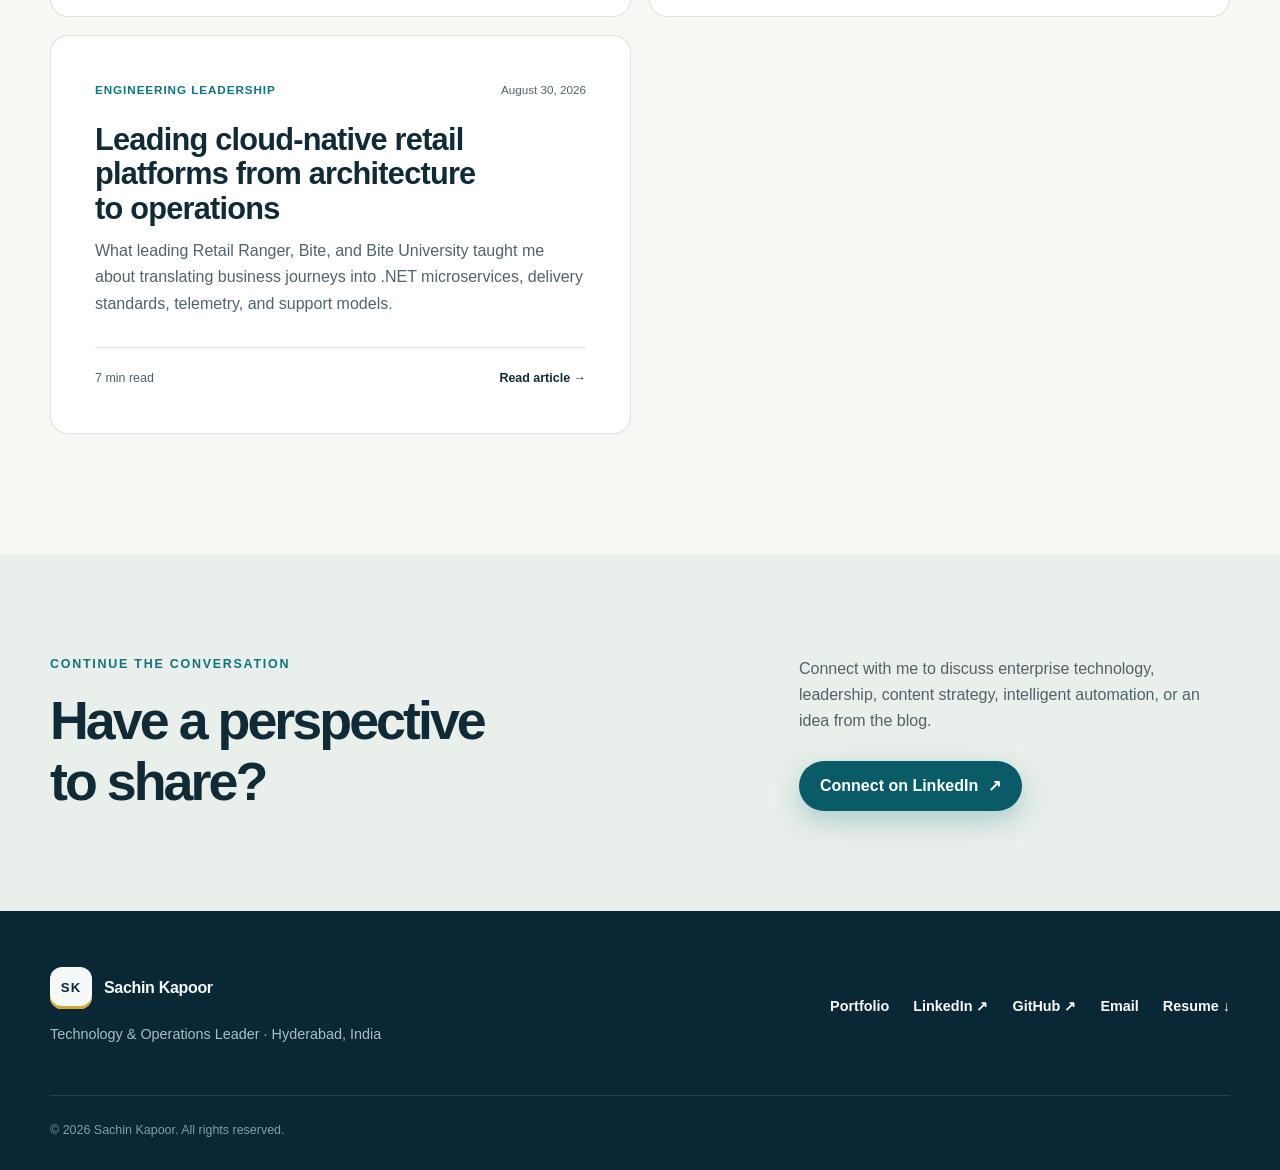
==== commit 7c5992a7: "Publish blog series: add article registry" ====
--- a/blog/index.html
+++ b/blog/index.html
@@ -38,7 +38,7 @@
     <link rel="icon" href="../assets/images/favicon.png" type="image/png" />
     <link rel="apple-touch-icon" href="../assets/images/profile-photo.png" />
     <link rel="stylesheet" href="../assets/css/styles.css" />
-    <link rel="stylesheet" href="../assets/css/blog.css" />
+    <link rel="stylesheet" href="../assets/css/blog.css?v=20260830" />
 
     <script>
       document.documentElement.classList.add("js");
@@ -53,8 +53,8 @@
       }
     </script>
     <script src="../assets/js/main.js" defer></script>
-    <script src="posts-data.js" defer></script>
-    <script src="../assets/js/blog.js" defer></script>
+    <script src="posts-data.js?v=20260830" defer></script>
+    <script src="../assets/js/blog.js?v=20260830" defer></script>
     <title>Insights | Sachin Kapoor</title>
   </head>
 
@@ -159,10 +159,9 @@
 
           <div class="blog-empty reveal" data-blog-empty>
             <span aria-hidden="true">✦</span>
-            <h3>New articles are on the way.</h3>
+            <h3>No articles match those filters.</h3>
             <p>
-              This blog is ready for publishing. New perspectives on technology leadership,
-              engineering, content strategy, and automation will appear here.
+              Try a different keyword or select another category.
             </p>
           </div>
         </div>
--- a/assets/css/styles.css
+++ b/assets/css/styles.css
@@ -1261,6 +1261,10 @@
   margin: 0 40px 0 0;
 }
 
+.credentials-grid .section-heading h2 {
+  font-size: clamp(2.5rem, 3.45vw, 3.65rem);
+}
+
 .credential-column {
   display: grid;
   gap: 18px;
--- a/assets/css/blog.css
+++ b/assets/css/blog.css
@@ -209,9 +209,18 @@
   align-items: center;
   justify-content: space-between;
   gap: 16px;
-  margin-bottom: 44px;
+  margin-bottom: 24px;
   color: var(--ink-soft);
   font-size: 0.73rem;
+}
+
+.blog-card-context {
+  margin: 0 0 12px;
+  color: var(--ink-soft);
+  font-size: 0.76rem;
+  font-weight: 760;
+  letter-spacing: 0.035em;
+  text-transform: uppercase;
 }
 
 .blog-card-category {
@@ -345,6 +354,65 @@
   font-weight: 700;
 }
 
+.article-context {
+  display: grid;
+  grid-template-columns: repeat(2, minmax(0, 1fr));
+  gap: 12px;
+  margin: 30px 0 0;
+}
+
+.article-context div {
+  padding: 16px 18px;
+  border: 1px solid var(--line);
+  border-radius: var(--radius-sm);
+  background: var(--surface);
+}
+
+.article-context dt {
+  margin-bottom: 5px;
+  color: var(--brand);
+  font-size: 0.68rem;
+  font-weight: 850;
+  letter-spacing: 0.08em;
+  text-transform: uppercase;
+}
+
+.article-context dd {
+  margin: 0;
+  color: var(--ink);
+  font-size: 0.86rem;
+  font-weight: 700;
+}
+
+.article-disclosure {
+  margin-top: 38px !important;
+  padding: 18px 20px;
+  border: 1px solid var(--line);
+  border-radius: var(--radius-sm);
+  background: var(--surface-muted);
+  font-size: 0.86rem;
+}
+
+.article-content .principle-list {
+  display: grid;
+  gap: 12px;
+  padding: 0;
+  list-style: none;
+}
+
+.article-content .principle-list li {
+  padding: 18px 20px;
+  border: 1px solid var(--line);
+  border-radius: var(--radius-sm);
+  background: var(--surface);
+}
+
+.article-content .principle-list strong {
+  display: block;
+  margin-bottom: 4px;
+  color: var(--ink);
+}
+
 .article-content {
   color: var(--ink-soft);
   font-size: 1.05rem;
@@ -489,4 +557,8 @@
   .article-author {
     align-items: flex-start;
   }
-}
+
+  .article-context {
+    grid-template-columns: 1fr;
+  }
+}
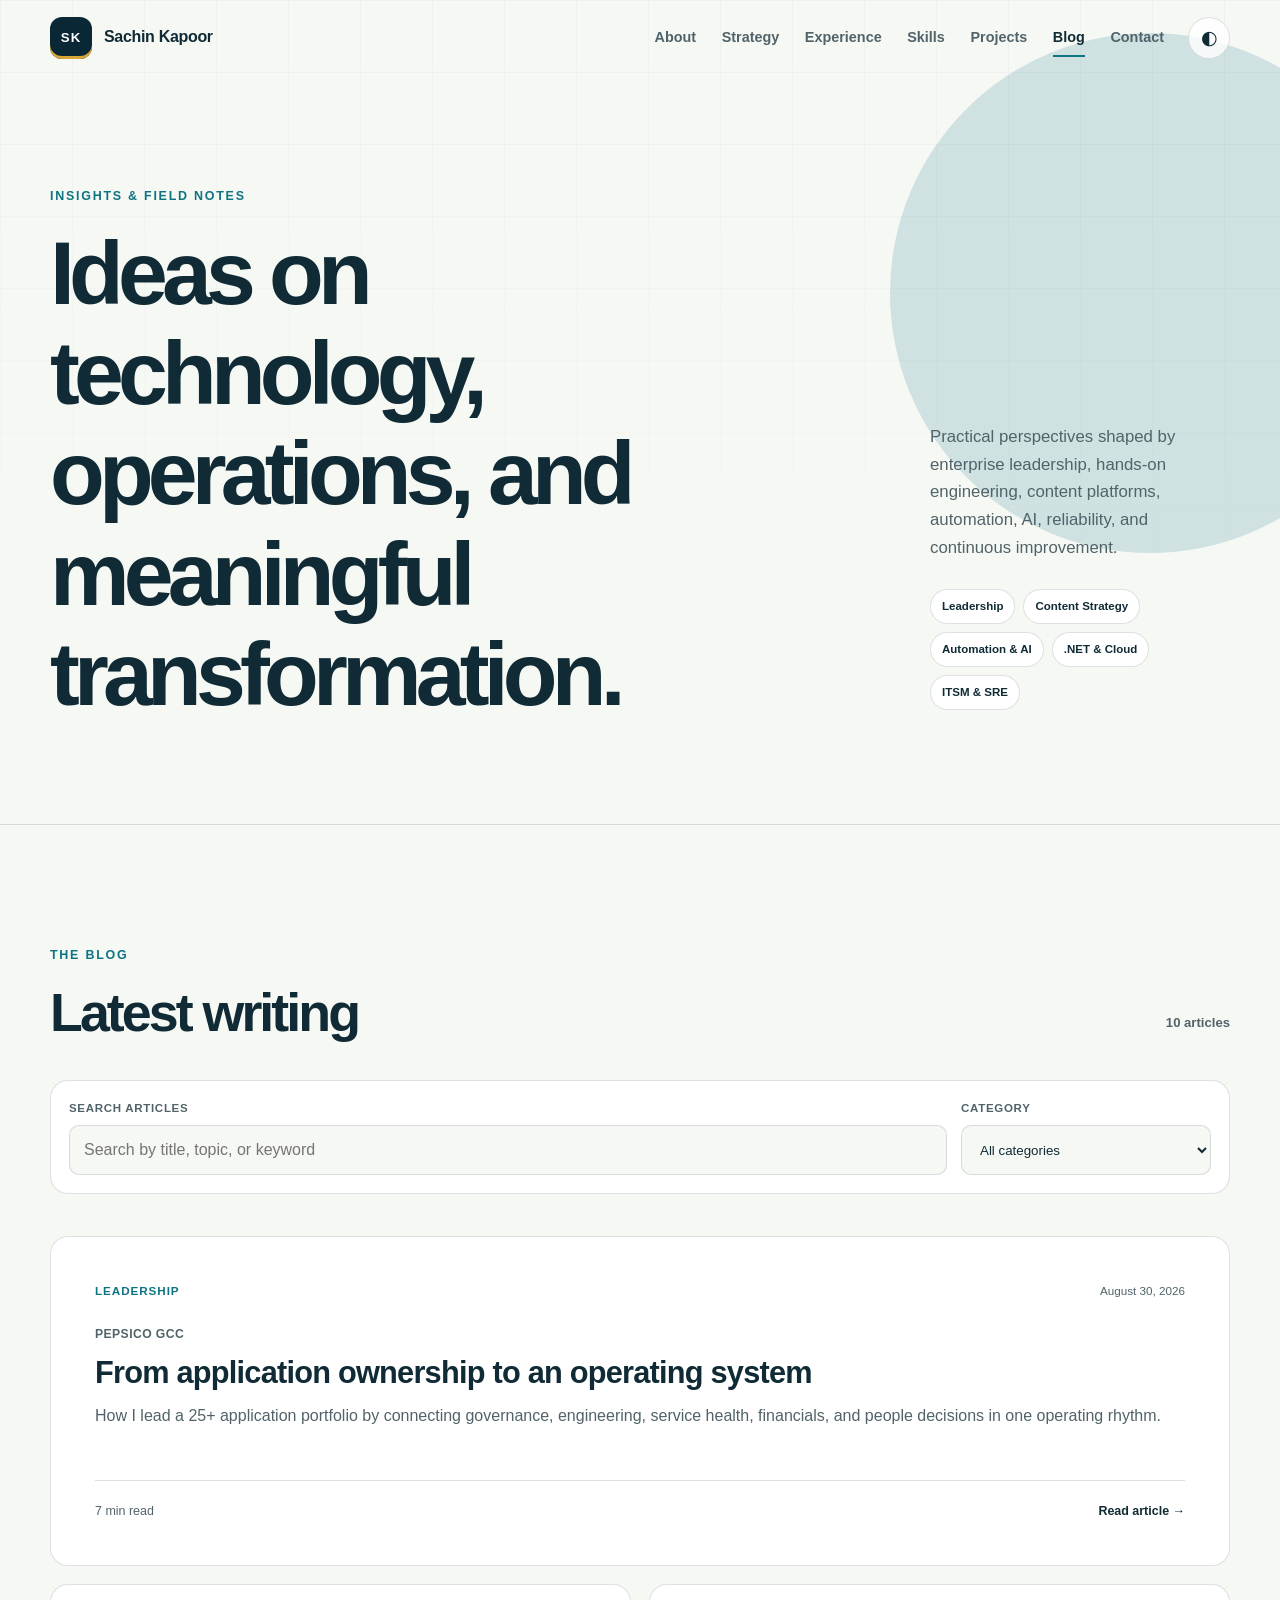
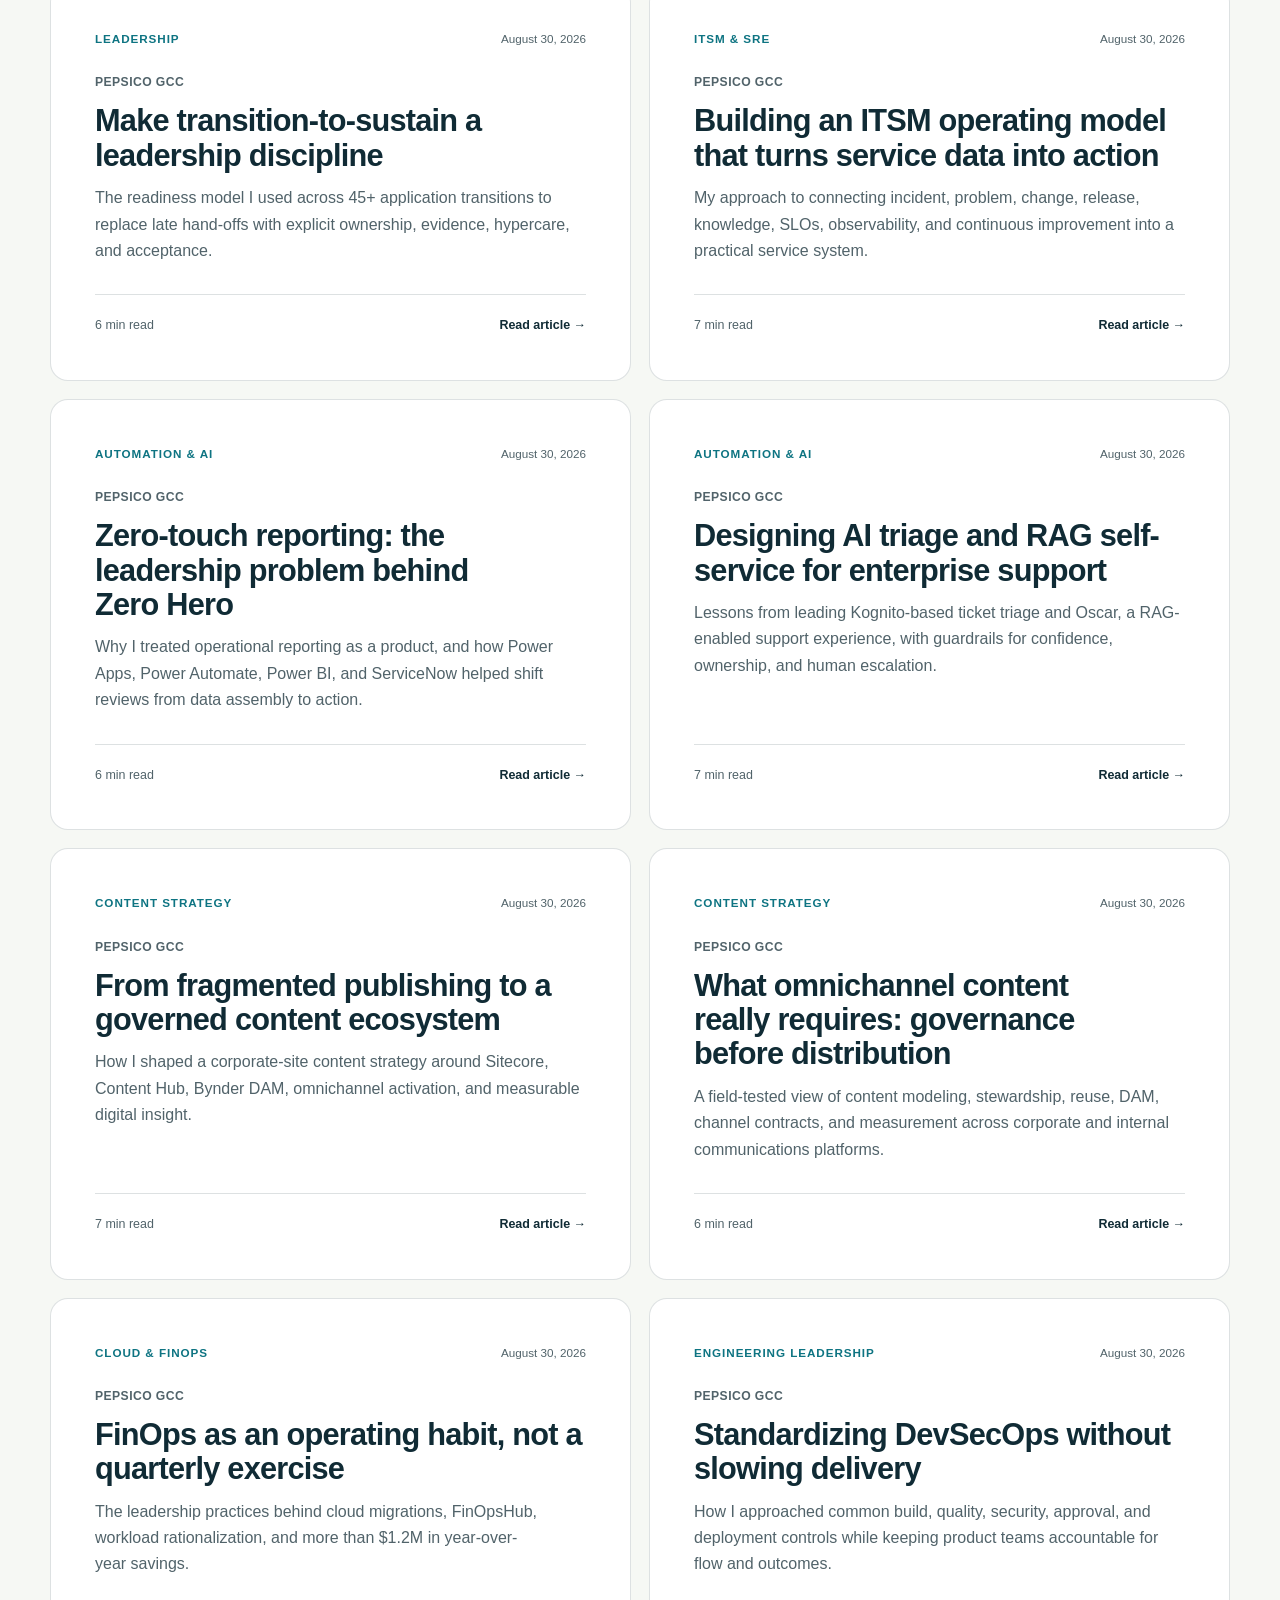
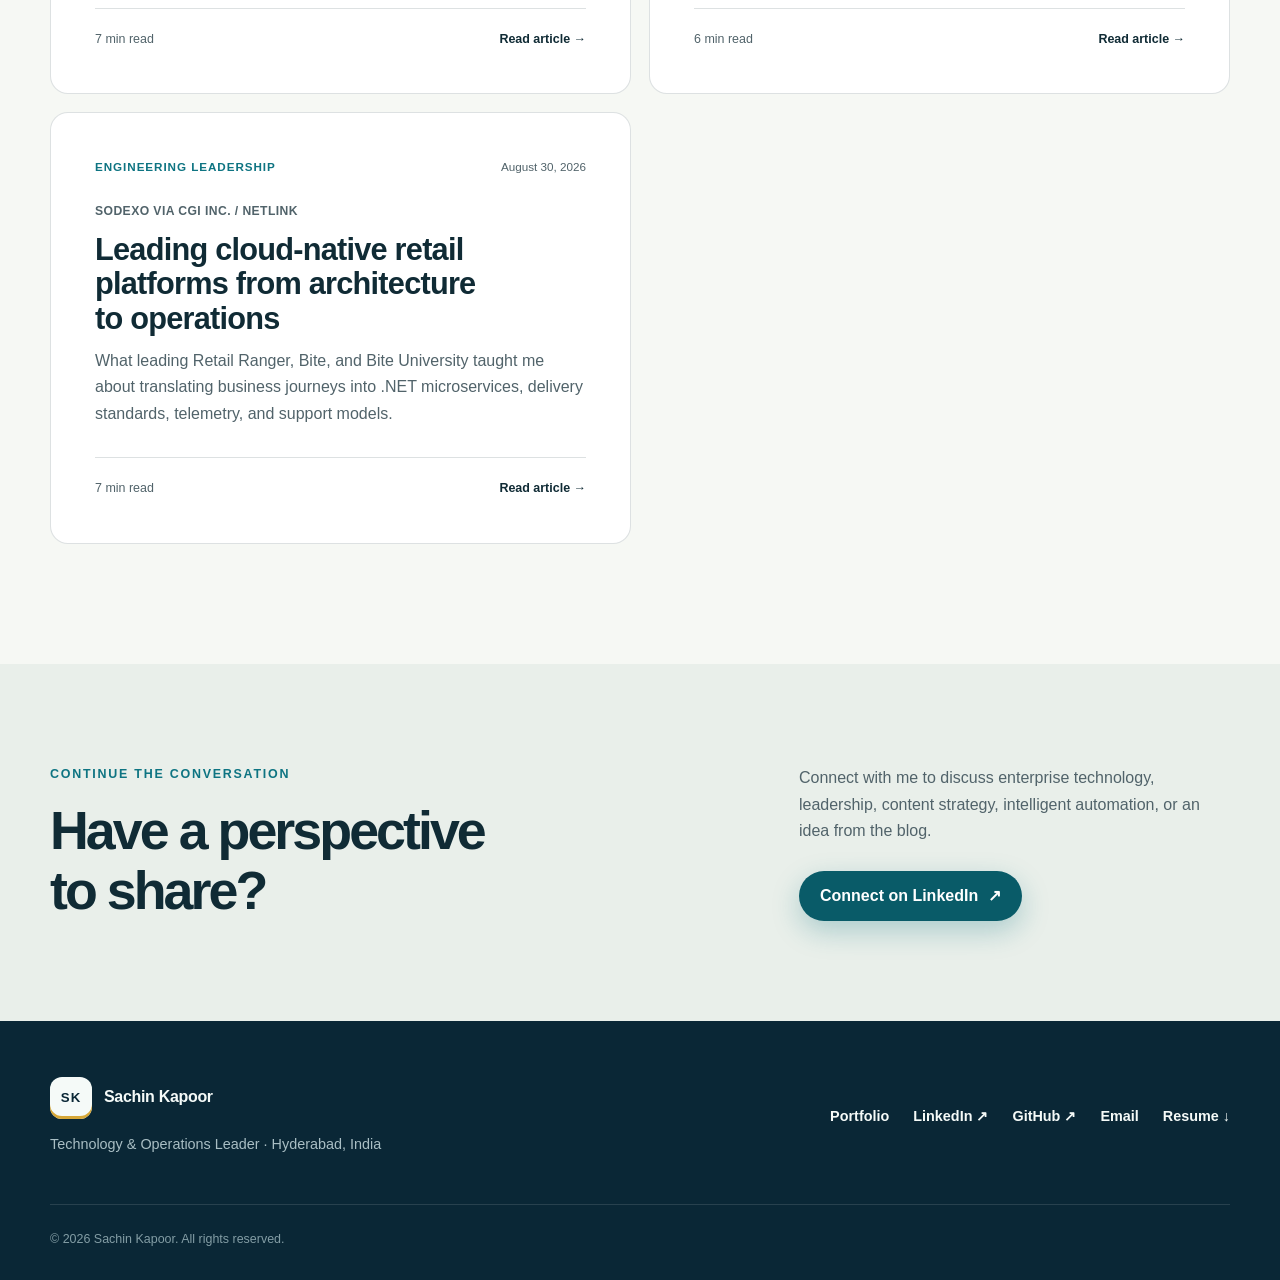
==== commit 5898976f: "Refresh deployed blog search script" ====
--- a/blog/index.html
+++ b/blog/index.html
@@ -54,7 +54,7 @@
     </script>
     <script src="../assets/js/main.js" defer></script>
     <script src="posts-data.js?v=20260830" defer></script>
-    <script src="../assets/js/blog.js?v=20260830" defer></script>
+    <script src="../assets/js/blog.js?v=20260830-2" defer></script>
     <title>Insights | Sachin Kapoor</title>
   </head>
 
